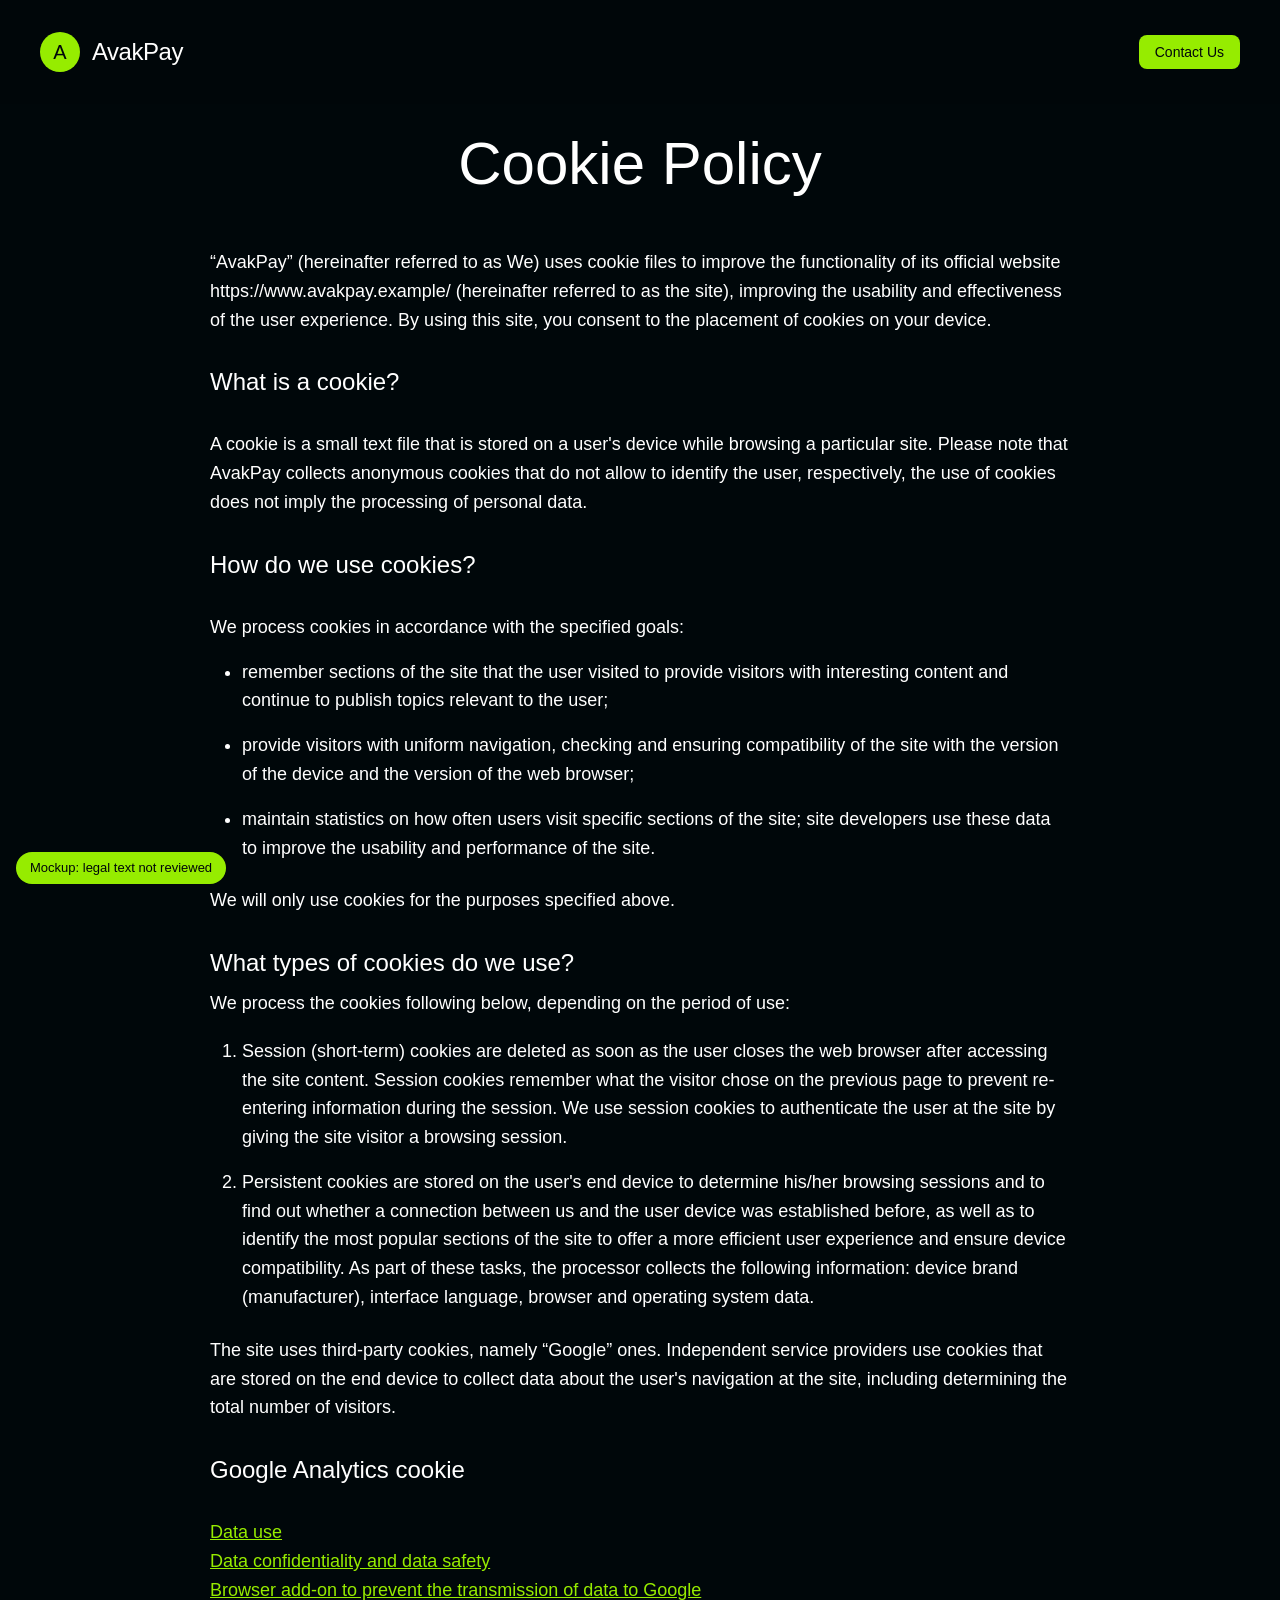
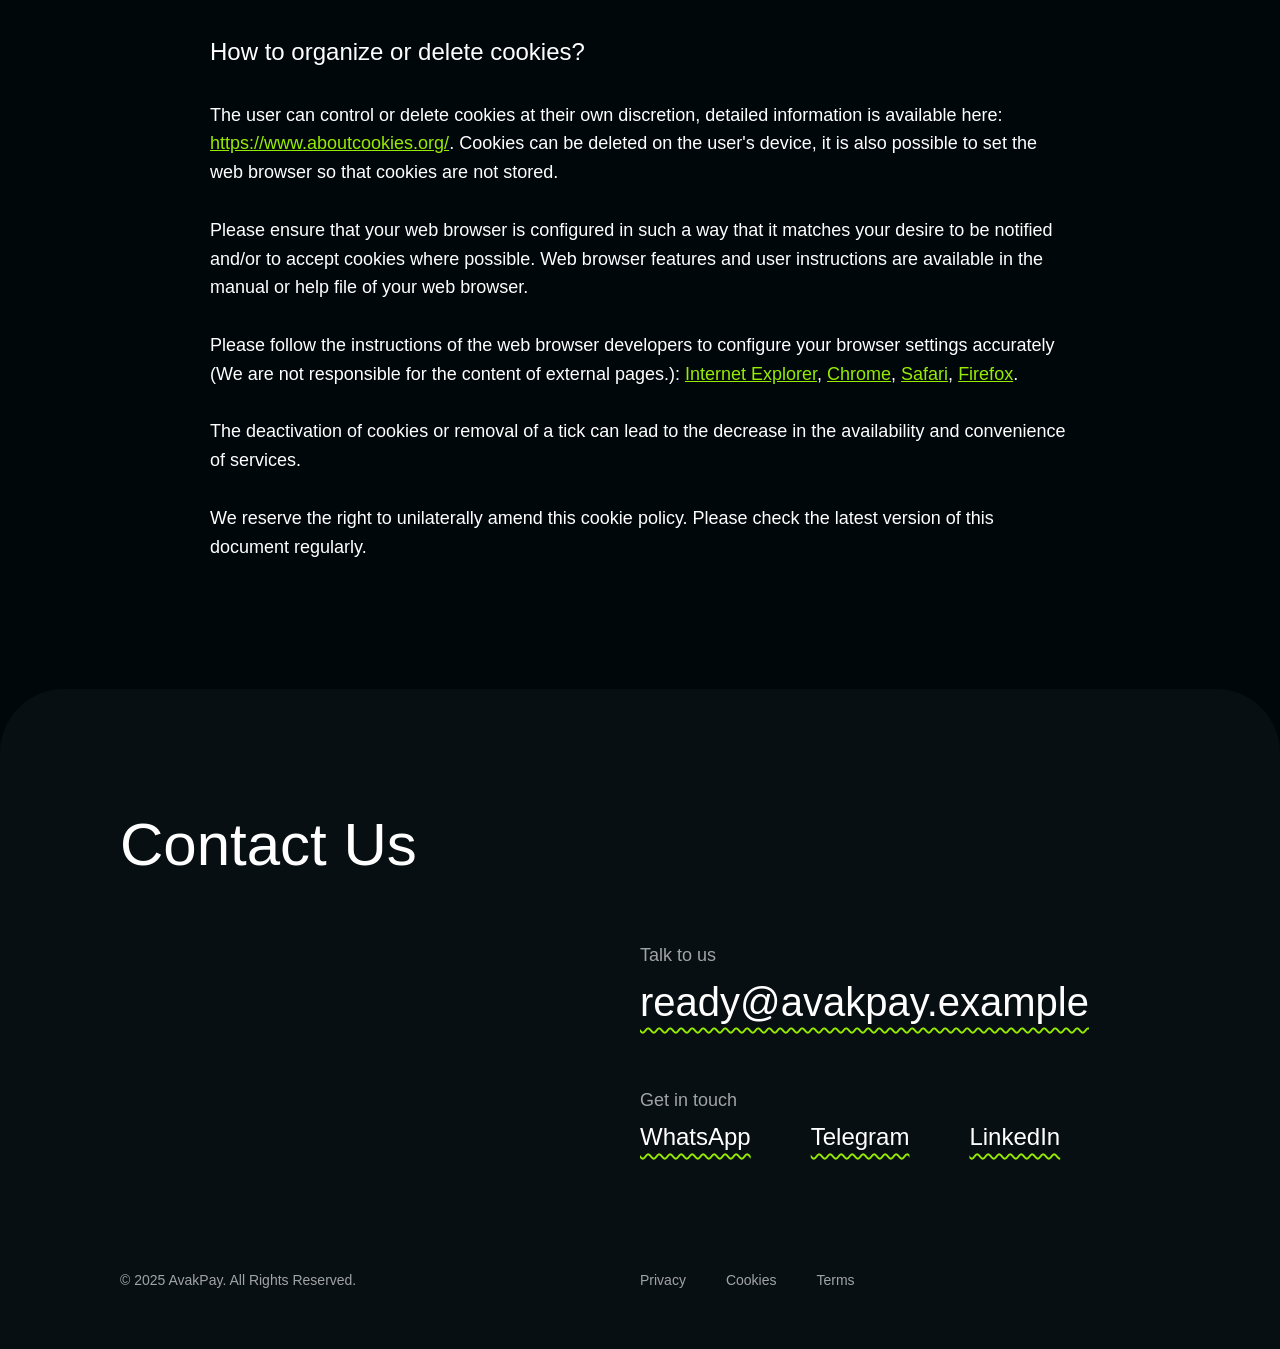
==== cookie-policy.html @ 6a38de99 "chore: preview build 2026-10-29 Co-Authored-By: Claude Opus 5.5 <noreply@anthropic.com>" ====
<!DOCTYPE html><!-- Last Published: Wed Nov 19 2025 07:54:40 GMT+0000 (Coordinated Universal Time) --><html data-wf-domain="getmach.webflow.io" data-wf-page="691c6dd263805ce0bf4dafd3" data-wf-site="68ca823867ef60d728e6e828" lang="en"><head><meta charset="utf-8"/><meta content="noindex" name="robots"/><link href="https://cdn.prod.website-files.com" rel="preconnect" crossorigin="anonymous"/><title>Cookie Policy · AvakPay</title><meta content="AvakPay cookie policy." name="description"/><meta content="Cookie Policy · AvakPay" property="og:title"/><meta content="AvakPay cookie policy." property="og:description"/><meta content="Cookie Policy · AvakPay" name="twitter:title"/><meta content="AvakPay cookie policy." name="twitter:description"/><meta property="og:type" content="website"/><meta content="summary_large_image" name="twitter:card"/><meta content="width=device-width, initial-scale=1" name="viewport"/><link href="css/getmach.shared.7ab2ff2d6.min.css" rel="stylesheet" type="text/css"/><link href="css/additions.css" rel="stylesheet" type="text/css"/><style>html.w-mod-js:not(.w-mod-ix3) :is(.home-header_imgs-wrap, .flexible_heading, .home-header_text, .home-header_img-wrap, .step.is-1, .step.is-2) {visibility: hidden !important;}</style><script type="text/javascript">!function(o,c){var n=c.documentElement,t=" w-mod-";n.className+=t+"js",("ontouchstart"in o||o.DocumentTouch&&c instanceof DocumentTouch)&&(n.className+=t+"touch")}(window,document);</script><link href="img/favicon.svg" rel="shortcut icon" type="image/x-icon"/><link href="img/favicon.svg" rel="apple-touch-icon"/><script src="js/finsweetcomponentsconfig-1.0.0.js" type="module" async="" siteId="68ca823867ef60d728e6e828" finsweet="components"></script></head><body data-w-id="68ca823967ef60d728e6e879"><div class="ap-mockup-banner">Mockup: legal text not reviewed</div><div class="header"><a aria-label="Back to home button" href="index.html" class="brand w-inline-block"><span class="ap-mark" aria-hidden="true">A</span><span class="ap-wordmark">AvakPay</span></a><div class="header_cta_wrap"><a href="#" class="button secondary is-hidden w-inline-block"><div>Contact Us</div></a><a href="#" class="button w-inline-block"><div>Contact Us</div></a></div></div><div id="smooth-wrapper" class="main_wrapper"><div id="smooth-content" class="sections_wrapper"><section class="hero is-get-started"><div class="hero_content_wrap"><div class="w-layout-vflex hero_title_wrap"><h1 class="hero_heading">Cookie Policy</h1></div></div><div class="policy_text w-richtext"><p>“AvakPay” (hereinafter referred to as We) uses cookie files to improve the functionality of its official website https://www.avakpay.example/ (hereinafter referred to as the site), improving the usability and effectiveness of the user experience. By using this site, you consent to the placement of cookies on your device.</p><p><br/><strong>What is a cookie?</strong></p><p>‍</p><p>A cookie is a small text file that is stored on a user&#x27;s device while browsing a particular site. Please note that AvakPay<em> </em>collects anonymous cookies that do not allow to identify the user, respectively, the use of cookies does not imply the processing of personal data.<br/><br/><strong>How do we use cookies?</strong><br/><br/>We<em> </em>process cookies in accordance with the specified goals:</p><ul role="list" class="policy_list"><li>remember sections of the site that the user visited to provide visitors with interesting content and continue to publish topics relevant to the user;</li><li>provide visitors with uniform navigation, checking and ensuring compatibility of the site with the version of the device and the version of the web browser;</li><li>maintain statistics on how often users visit specific sections of the site; site developers use these data to improve the usability and performance of the site.</li></ul><p>We<em> </em>will only use cookies for the purposes specified above.</p><p>‍<br/><strong>What types of cookies do we use?</strong></p><p><strong>‍</strong>We<em> </em>process the cookies following below, depending on the period of use:</p><ol role="list" class="policy_list"><li>Session (short-term) cookies are deleted as soon as the user closes the web browser after accessing the site content. Session cookies remember what the visitor chose on the previous page to prevent re-entering information during the session. We<em> </em>use session cookies to authenticate the user at the site by giving the site visitor a browsing session.</li><li>Persistent cookies are stored on the user&#x27;s end device to determine his/her browsing sessions and to find out whether a connection between us and the user device was established before, as well as to identify the most popular sections of the site to offer a more efficient user experience and ensure device compatibility. As part of these tasks, the processor collects the following information: device brand (manufacturer), interface language, browser and operating system data.</li></ol><p>The site uses third-party cookies, namely “Google” ones. Independent service providers use cookies that are stored on the end device to collect data about the user&#x27;s navigation at the site, including determining the total number of visitors.</p><p>‍</p><p><strong>Google Analytics cookie</strong></p><p>‍</p><p>‍<a href="https://www.google.com/intl/en/policies/privacy/partners/" class="policy_link">Data use</a></p><p><a href="https://www.google.com/intl/en/policies/privacy/partners/">‍</a><a href="https://support.google.com/analytics/answer/6004245" class="policy_link">Data confidentiality and data safety</a></p><p><a href="https://support.google.com/analytics/answer/6004245">‍</a><a href="https://tools.google.com/dlpage/gaoptout?hl=" class="policy_link">Browser add-on to prevent the transmission of data to Google</a></p><p>‍</p><p><strong>How to organize or delete cookies?</strong></p><p>‍</p><p>The user can control or delete cookies at their own discretion, detailed information is available here: <a href="https://www.aboutcookies.org/" class="policy_link">https://www.aboutcookies.org/</a>. Cookies can be deleted on the user&#x27;s device, it is also possible to set the web browser so that cookies are not stored.</p><p>‍</p><p>Please ensure that your web browser is configured in such a way that it matches your desire to be notified and/or to accept cookies where possible. Web browser features and user instructions are available in the manual or help file of your web browser.</p><p>‍</p><p>Please follow the instructions of the web browser developers to configure your browser settings accurately (We are not responsible for the content of external pages.): <a href="https://support.microsoft.com/en-us/help/17442/windows-internet-explorer-delete-manage-cookies" class="policy_link">Internet Explorer</a>, <a href="https://support.google.com/chrome/answer/95647?hl=en" class="policy_link">Chrome</a>, <a href="https://support.apple.com/kb/PH21411?viewlocale=en_US&amp;locale=en_US" class="policy_link">Safari</a>, <a href="https://support.mozilla.org/en-US/kb/enable-and-disable-cookies-website-preferences" class="policy_link">Firefox</a>.</p><p>‍</p><p>The deactivation of cookies or removal of a tick can lead to the decrease in the availability and convenience of services.</p><p>‍</p><p>We reserve the right to unilaterally amend this cookie policy. Please check the latest version of this document regularly.</p></div></section><section class="footer"><div id="contact-us" class="footer_block"><div class="footer_wrap"><div class="text_wrap is-3"><h1 class="footer_heading">Contact Us</h1></div><div class="w-layout-vflex footer_contacts_wrap"><div class="w-layout-vflex footer_contact_wrap"><p class="text_color_secondary">Talk to us</p><a href="mailto:ready@avakpay.example" class="footer_contact-link is-email w-inline-block"><div>ready@avakpay.example</div></a></div><div class="w-layout-vflex footer_contact_wrap"><p class="text_color_secondary">Get in touch</p><div class="w-layout-hflex footer_contact_links"><a href="#" class="footer_contact-link w-inline-block"><div>WhatsApp</div></a><a href="#" class="footer_contact-link w-inline-block"><div>Telegram</div></a><a href="#" class="footer_contact-link w-inline-block"><div>LinkedIn</div></a></div></div></div></div><div class="footer_copy"><div class="copy_text text_color_secondary">© 2025 AvakPay. All Rights Reserved.</div><div class="footer_legal_inks"><a href="privacy-policy.html" target="_blank" class="copy_link w-inline-block"><div>Privacy</div></a><a href="cookie-policy.html" target="_blank" aria-current="page" class="copy_link w-inline-block w--current"><div>Cookies</div></a><a href="terms-and-conditions.html" target="_blank" class="copy_link w-inline-block"><div>Terms</div></a></div></div></div></section></div></div><script src="js/jquery-3.5.1.min.dc5e7f18c8.js" type="text/javascript" integrity="sha256-9/aliU8dGd2tb6OSsuzixeV4y/faTqgFtohetphbbj0=" crossorigin="anonymous"></script><script src="js/getmach.schunk.778b1a6248836936.js" type="text/javascript"></script><script src="js/getmach.schunk.e271df2ac53e6129.js" type="text/javascript"></script><script src="js/getmach.schunk.d186e0e23aa92158.js" type="text/javascript"></script><script src="js/getmach.5f59aaf0.591a9d67e9edd128.js" type="text/javascript"></script><script src="js/gsap.min.js" type="text/javascript"></script><script src="js/ScrollTrigger.min.js" type="text/javascript"></script><script src="js/ScrollSmoother.min.js" type="text/javascript"></script><script src="js/SplitText.min.js" type="text/javascript"></script><script type="text/javascript">gsap.registerPlugin(ScrollTrigger,ScrollSmoother,SplitText);</script></body></html>
---- css/getmach.shared.7ab2ff2d6.min.css ----
html{-webkit-text-size-adjust:100%;-ms-text-size-adjust:100%;font-family:sans-serif}body{margin:0}article,aside,details,figcaption,figure,footer,header,hgroup,main,menu,nav,section,summary{display:block}audio,canvas,progress,video{vertical-align:baseline;display:inline-block}audio:not([controls]){height:0;display:none}[hidden],template{display:none}a{background-color:#0000}a:active,a:hover{outline:0}abbr[title]{border-bottom:1px dotted}b,strong{font-weight:700}dfn{font-style:italic}h1{margin:.67em 0;font-size:2em}mark{color:#000;background:#ff0}small{font-size:80%}sub,sup{vertical-align:baseline;font-size:75%;line-height:0;position:relative}sup{top:-.5em}sub{bottom:-.25em}img{border:0}svg:not(:root){overflow:hidden}hr{box-sizing:content-box;height:0}pre{overflow:auto}code,kbd,pre,samp{font-family:monospace;font-size:1em}button,input,optgroup,select,textarea{color:inherit;font:inherit;margin:0}button{overflow:visible}button,select{text-transform:none}button,html input[type=button],input[type=reset]{-webkit-appearance:button;cursor:pointer}button[disabled],html input[disabled]{cursor:default}button::-moz-focus-inner,input::-moz-focus-inner{border:0;padding:0}input{line-height:normal}input[type=checkbox],input[type=radio]{box-sizing:border-box;padding:0}input[type=number]::-webkit-inner-spin-button,input[type=number]::-webkit-outer-spin-button{height:auto}input[type=search]{-webkit-appearance:none}input[type=search]::-webkit-search-cancel-button,input[type=search]::-webkit-search-decoration{-webkit-appearance:none}legend{border:0;padding:0}textarea{overflow:auto}optgroup{font-weight:700}table{border-collapse:collapse;border-spacing:0}td,th{padding:0}@font-face{font-family:webflow-icons;src:url([data-uri])format("truetype");font-weight:400;font-style:normal}[class^=w-icon-],[class*=\ w-icon-]{speak:none;font-variant:normal;text-transform:none;-webkit-font-smoothing:antialiased;-moz-osx-font-smoothing:grayscale;font-style:normal;font-weight:400;line-height:1;font-family:webflow-icons!important}.w-icon-slider-right:before{content:""}.w-icon-slider-left:before{content:""}.w-icon-nav-menu:before{content:""}.w-icon-arrow-down:before,.w-icon-dropdown-toggle:before{content:""}.w-icon-file-upload-remove:before{content:""}.w-icon-file-upload-icon:before{content:""}*{box-sizing:border-box}html{height:100%}body{color:#333;background-color:#fff;min-height:100%;margin:0;font-family:Arial,sans-serif;font-size:14px;line-height:20px}img{vertical-align:middle;max-width:100%;display:inline-block}html.w-mod-touch *{background-attachment:scroll!important}.w-block{display:block}.w-inline-block{max-width:100%;display:inline-block}.w-clearfix:before,.w-clearfix:after{content:" ";grid-area:1/1/2/2;display:table}.w-clearfix:after{clear:both}.w-hidden{display:none}.w-button{color:#fff;line-height:inherit;cursor:pointer;background-color:#3898ec;border:0;border-radius:0;padding:9px 15px;text-decoration:none;display:inline-block}input.w-button{-webkit-appearance:button}html[data-w-dynpage] [data-w-cloak]{color:#0000!important}.w-code-block{margin:unset}pre.w-code-block code{all:inherit}.w-optimization{display:contents}.w-webflow-badge,.w-webflow-badge>img{box-sizing:unset;width:unset;height:unset;max-height:unset;max-width:unset;min-height:unset;min-width:unset;margin:unset;padding:unset;float:unset;clear:unset;border:unset;border-radius:unset;background:unset;background-image:unset;background-position:unset;background-size:unset;background-repeat:unset;background-origin:unset;background-clip:unset;background-attachment:unset;background-color:unset;box-shadow:unset;transform:unset;direction:unset;font-family:unset;font-weight:unset;color:unset;font-size:unset;line-height:unset;font-style:unset;font-variant:unset;text-align:unset;letter-spacing:unset;-webkit-text-decoration:unset;text-decoration:unset;text-indent:unset;text-transform:unset;list-style-type:unset;text-shadow:unset;vertical-align:unset;cursor:unset;white-space:unset;word-break:unset;word-spacing:unset;word-wrap:unset;transition:unset}.w-webflow-badge{white-space:nowrap;cursor:pointer;box-shadow:0 0 0 1px #0000001a,0 1px 3px #0000001a;visibility:visible!important;opacity:1!important;z-index:2147483647!important;color:#aaadb0!important;overflow:unset!important;background-color:#fff!important;border-radius:3px!important;width:auto!important;height:auto!important;margin:0!important;padding:6px!important;font-size:12px!important;line-height:14px!important;text-decoration:none!important;display:inline-block!important;position:fixed!important;inset:auto 12px 12px auto!important;transform:none!important}.w-webflow-badge>img{position:unset;visibility:unset!important;opacity:1!important;vertical-align:middle!important;display:inline-block!important}h1,h2,h3,h4,h5,h6{margin-bottom:10px;font-weight:700}h1{margin-top:20px;font-size:38px;line-height:44px}h2{margin-top:20px;font-size:32px;line-height:36px}h3{margin-top:20px;font-size:24px;line-height:30px}h4{margin-top:10px;font-size:18px;line-height:24px}h5{margin-top:10px;font-size:14px;line-height:20px}h6{margin-top:10px;font-size:12px;line-height:18px}p{margin-top:0;margin-bottom:10px}blockquote{border-left:5px solid #e2e2e2;margin:0 0 10px;padding:10px 20px;font-size:18px;line-height:22px}figure{margin:0 0 10px}figcaption{text-align:center;margin-top:5px}ul,ol{margin-top:0;margin-bottom:10px;padding-left:40px}.w-list-unstyled{padding-left:0;list-style:none}.w-embed:before,.w-embed:after{content:" ";grid-area:1/1/2/2;display:table}.w-embed:after{clear:both}.w-video{width:100%;padding:0;position:relative}.w-video iframe,.w-video object,.w-video embed{border:none;width:100%;height:100%;position:absolute;top:0;left:0}fieldset{border:0;margin:0;padding:0}button,[type=button],[type=reset]{cursor:pointer;-webkit-appearance:button;border:0}.w-form{margin:0 0 15px}.w-form-done{text-align:center;background-color:#ddd;padding:20px;display:none}.w-form-fail{background-color:#ffdede;margin-top:10px;padding:10px;display:none}label{margin-bottom:5px;font-weight:700;display:block}.w-input,.w-select{color:#333;vertical-align:middle;background-color:#fff;border:1px solid #ccc;width:100%;height:38px;margin-bottom:10px;padding:8px 12px;font-size:14px;line-height:1.42857;display:block}.w-input::placeholder,.w-select::placeholder{color:#999}.w-input:focus,.w-select:focus{border-color:#3898ec;outline:0}.w-input[disabled],.w-select[disabled],.w-input[readonly],.w-select[readonly],fieldset[disabled] .w-input,fieldset[disabled] .w-select{cursor:not-allowed}.w-input[disabled]:not(.w-input-disabled),.w-select[disabled]:not(.w-input-disabled),.w-input[readonly],.w-select[readonly],fieldset[disabled]:not(.w-input-disabled) .w-input,fieldset[disabled]:not(.w-input-disabled) .w-select{background-color:#eee}textarea.w-input,textarea.w-select{height:auto}.w-select{background-color:#f3f3f3}.w-select[multiple]{height:auto}.w-form-label{cursor:pointer;margin-bottom:0;font-weight:400;display:inline-block}.w-radio{margin-bottom:5px;padding-left:20px;display:block}.w-radio:before,.w-radio:after{content:" ";grid-area:1/1/2/2;display:table}.w-radio:after{clear:both}.w-radio-input{float:left;margin:3px 0 0 -20px;line-height:normal}.w-file-upload{margin-bottom:10px;display:block}.w-file-upload-input{opacity:0;z-index:-100;width:.1px;height:.1px;position:absolute;overflow:hidden}.w-file-upload-default,.w-file-upload-uploading,.w-file-upload-success{color:#333;display:inline-block}.w-file-upload-error{margin-top:10px;display:block}.w-file-upload-default.w-hidden,.w-file-upload-uploading.w-hidden,.w-file-upload-error.w-hidden,.w-file-upload-success.w-hidden{display:none}.w-file-upload-uploading-btn{cursor:pointer;background-color:#fafafa;border:1px solid #ccc;margin:0;padding:8px 12px;font-size:14px;font-weight:400;display:flex}.w-file-upload-file{background-color:#fafafa;border:1px solid #ccc;flex-grow:1;justify-content:space-between;margin:0;padding:8px 9px 8px 11px;display:flex}.w-file-upload-file-name{font-size:14px;font-weight:400;display:block}.w-file-remove-link{cursor:pointer;width:auto;height:auto;margin-top:3px;margin-left:10px;padding:3px;display:block}.w-icon-file-upload-remove{margin:auto;font-size:10px}.w-file-upload-error-msg{color:#ea384c;padding:2px 0;display:inline-block}.w-file-upload-info{padding:0 12px;line-height:38px;display:inline-block}.w-file-upload-label{cursor:pointer;background-color:#fafafa;border:1px solid #ccc;margin:0;padding:8px 12px;font-size:14px;font-weight:400;display:inline-block}.w-icon-file-upload-icon,.w-icon-file-upload-uploading{width:20px;margin-right:8px;display:inline-block}.w-icon-file-upload-uploading{height:20px}.w-container{max-width:940px;margin-left:auto;margin-right:auto}.w-container:before,.w-container:after{content:" ";grid-area:1/1/2/2;display:table}.w-container:after{clear:both}.w-container .w-row{margin-left:-10px;margin-right:-10px}.w-row:before,.w-row:after{content:" ";grid-area:1/1/2/2;display:table}.w-row:after{clear:both}.w-row .w-row{margin-left:0;margin-right:0}.w-col{float:left;width:100%;min-height:1px;padding-left:10px;padding-right:10px;position:relative}.w-col .w-col{padding-left:0;padding-right:0}.w-col-1{width:8.33333%}.w-col-2{width:16.6667%}.w-col-3{width:25%}.w-col-4{width:33.3333%}.w-col-5{width:41.6667%}.w-col-6{width:50%}.w-col-7{width:58.3333%}.w-col-8{width:66.6667%}.w-col-9{width:75%}.w-col-10{width:83.3333%}.w-col-11{width:91.6667%}.w-col-12{width:100%}.w-hidden-main{display:none!important}@media screen and (max-width:991px){.w-container{max-width:728px}.w-hidden-main{display:inherit!important}.w-hidden-medium{display:none!important}.w-col-medium-1{width:8.33333%}.w-col-medium-2{width:16.6667%}.w-col-medium-3{width:25%}.w-col-medium-4{width:33.3333%}.w-col-medium-5{width:41.6667%}.w-col-medium-6{width:50%}.w-col-medium-7{width:58.3333%}.w-col-medium-8{width:66.6667%}.w-col-medium-9{width:75%}.w-col-medium-10{width:83.3333%}.w-col-medium-11{width:91.6667%}.w-col-medium-12{width:100%}.w-col-stack{width:100%;left:auto;right:auto}}@media screen and (max-width:767px){.w-hidden-main,.w-hidden-medium{display:inherit!important}.w-hidden-small{display:none!important}.w-row,.w-container .w-row{margin-left:0;margin-right:0}.w-col{width:100%;left:auto;right:auto}.w-col-small-1{width:8.33333%}.w-col-small-2{width:16.6667%}.w-col-small-3{width:25%}.w-col-small-4{width:33.3333%}.w-col-small-5{width:41.6667%}.w-col-small-6{width:50%}.w-col-small-7{width:58.3333%}.w-col-small-8{width:66.6667%}.w-col-small-9{width:75%}.w-col-small-10{width:83.3333%}.w-col-small-11{width:91.6667%}.w-col-small-12{width:100%}}@media screen and (max-width:479px){.w-container{max-width:none}.w-hidden-main,.w-hidden-medium,.w-hidden-small{display:inherit!important}.w-hidden-tiny{display:none!important}.w-col{width:100%}.w-col-tiny-1{width:8.33333%}.w-col-tiny-2{width:16.6667%}.w-col-tiny-3{width:25%}.w-col-tiny-4{width:33.3333%}.w-col-tiny-5{width:41.6667%}.w-col-tiny-6{width:50%}.w-col-tiny-7{width:58.3333%}.w-col-tiny-8{width:66.6667%}.w-col-tiny-9{width:75%}.w-col-tiny-10{width:83.3333%}.w-col-tiny-11{width:91.6667%}.w-col-tiny-12{width:100%}}.w-widget{position:relative}.w-widget-map{width:100%;height:400px}.w-widget-map label{width:auto;display:inline}.w-widget-map img{max-width:inherit}.w-widget-map .gm-style-iw{text-align:center}.w-widget-map .gm-style-iw>button{display:none!important}.w-widget-twitter{overflow:hidden}.w-widget-twitter-count-shim{vertical-align:top;text-align:center;background:#fff;border:1px solid #758696;border-radius:3px;width:28px;height:20px;display:inline-block;position:relative}.w-widget-twitter-count-shim *{pointer-events:none;-webkit-user-select:none;user-select:none}.w-widget-twitter-count-shim .w-widget-twitter-count-inner{text-align:center;color:#999;font-family:serif;font-size:15px;line-height:12px;position:relative}.w-widget-twitter-count-shim .w-widget-twitter-count-clear{display:block;position:relative}.w-widget-twitter-count-shim.w--large{width:36px;height:28px}.w-widget-twitter-count-shim.w--large .w-widget-twitter-count-inner{font-size:18px;line-height:18px}.w-widget-twitter-count-shim:not(.w--vertical){margin-left:5px;margin-right:8px}.w-widget-twitter-count-shim:not(.w--vertical).w--large{margin-left:6px}.w-widget-twitter-count-shim:not(.w--vertical):before,.w-widget-twitter-count-shim:not(.w--vertical):after{content:" ";pointer-events:none;border:solid #0000;width:0;height:0;position:absolute;top:50%;left:0}.w-widget-twitter-count-shim:not(.w--vertical):before{border-width:4px;border-color:#75869600 #5d6c7b #75869600 #75869600;margin-top:-4px;margin-left:-9px}.w-widget-twitter-count-shim:not(.w--vertical).w--large:before{border-width:5px;margin-top:-5px;margin-left:-10px}.w-widget-twitter-count-shim:not(.w--vertical):after{border-width:4px;border-color:#fff0 #fff #fff0 #fff0;margin-top:-4px;margin-left:-8px}.w-widget-twitter-count-shim:not(.w--vertical).w--large:after{border-width:5px;margin-top:-5px;margin-left:-9px}.w-widget-twitter-count-shim.w--vertical{width:61px;height:33px;margin-bottom:8px}.w-widget-twitter-count-shim.w--vertical:before,.w-widget-twitter-count-shim.w--vertical:after{content:" ";pointer-events:none;border:solid #0000;width:0;height:0;position:absolute;top:100%;left:50%}.w-widget-twitter-count-shim.w--vertical:before{border-width:5px;border-color:#5d6c7b #75869600 #75869600;margin-left:-5px}.w-widget-twitter-count-shim.w--vertical:after{border-width:4px;border-color:#fff #fff0 #fff0;margin-left:-4px}.w-widget-twitter-count-shim.w--vertical .w-widget-twitter-count-inner{font-size:18px;line-height:22px}.w-widget-twitter-count-shim.w--vertical.w--large{width:76px}.w-background-video{color:#fff;height:500px;position:relative;overflow:hidden}.w-background-video>video{object-fit:cover;z-index:-100;background-position:50%;background-size:cover;width:100%;height:100%;margin:auto;position:absolute;inset:-100%}.w-background-video>video::-webkit-media-controls-start-playback-button{-webkit-appearance:none;display:none!important}.w-background-video--control{background-color:#0000;padding:0;position:absolute;bottom:1em;right:1em}.w-background-video--control>[hidden]{display:none!important}.w-slider{text-align:center;clear:both;-webkit-tap-highlight-color:#0000;tap-highlight-color:#0000;background:#ddd;height:300px;position:relative}.w-slider-mask{z-index:1;white-space:nowrap;height:100%;display:block;position:relative;left:0;right:0;overflow:hidden}.w-slide{vertical-align:top;white-space:normal;text-align:left;width:100%;height:100%;display:inline-block;position:relative}.w-slider-nav{z-index:2;text-align:center;-webkit-tap-highlight-color:#0000;tap-highlight-color:#0000;height:40px;margin:auto;padding-top:10px;position:absolute;inset:auto 0 0}.w-slider-nav.w-round>div{border-radius:100%}.w-slider-nav.w-num>div{font-size:inherit;line-height:inherit;width:auto;height:auto;padding:.2em .5em}.w-slider-nav.w-shadow>div{box-shadow:0 0 3px #3336}.w-slider-nav-invert{color:#fff}.w-slider-nav-invert>div{background-color:#2226}.w-slider-nav-invert>div.w-active{background-color:#222}.w-slider-dot{cursor:pointer;background-color:#fff6;width:1em;height:1em;margin:0 3px .5em;transition:background-color .1s,color .1s;display:inline-block;position:relative}.w-slider-dot.w-active{background-color:#fff}.w-slider-dot:focus{outline:none;box-shadow:0 0 0 2px #fff}.w-slider-dot:focus.w-active{box-shadow:none}.w-slider-arrow-left,.w-slider-arrow-right{cursor:pointer;color:#fff;-webkit-tap-highlight-color:#0000;tap-highlight-color:#0000;-webkit-user-select:none;user-select:none;width:80px;margin:auto;font-size:40px;position:absolute;inset:0;overflow:hidden}.w-slider-arrow-left [class^=w-icon-],.w-slider-arrow-right [class^=w-icon-],.w-slider-arrow-left [class*=\ w-icon-],.w-slider-arrow-right [class*=\ w-icon-]{position:absolute}.w-slider-arrow-left:focus,.w-slider-arrow-right:focus{outline:0}.w-slider-arrow-left{z-index:3;right:auto}.w-slider-arrow-right{z-index:4;left:auto}.w-icon-slider-left,.w-icon-slider-right{width:1em;height:1em;margin:auto;inset:0}.w-slider-aria-label{clip:rect(0 0 0 0);border:0;width:1px;height:1px;margin:-1px;padding:0;position:absolute;overflow:hidden}.w-slider-force-show{display:block!important}.w-dropdown{text-align:left;z-index:900;margin-left:auto;margin-right:auto;display:inline-block;position:relative}.w-dropdown-btn,.w-dropdown-toggle,.w-dropdown-link{vertical-align:top;color:#222;text-align:left;white-space:nowrap;margin-left:auto;margin-right:auto;padding:20px;text-decoration:none;position:relative}.w-dropdown-toggle{-webkit-user-select:none;user-select:none;cursor:pointer;padding-right:40px;display:inline-block}.w-dropdown-toggle:focus{outline:0}.w-icon-dropdown-toggle{width:1em;height:1em;margin:auto 20px auto auto;position:absolute;top:0;bottom:0;right:0}.w-dropdown-list{background:#ddd;min-width:100%;display:none;position:absolute}.w-dropdown-list.w--open{display:block}.w-dropdown-link{color:#222;padding:10px 20px;display:block}.w-dropdown-link.w--current{color:#0082f3}.w-dropdown-link:focus{outline:0}@media screen and (max-width:767px){.w-nav-brand{padding-left:10px}}.w-lightbox-backdrop{cursor:auto;letter-spacing:normal;text-indent:0;text-shadow:none;text-transform:none;visibility:visible;white-space:normal;word-break:normal;word-spacing:normal;word-wrap:normal;color:#fff;text-align:center;z-index:2000;opacity:0;-webkit-user-select:none;-moz-user-select:none;-webkit-tap-highlight-color:transparent;background:#000000e6;outline:0;font-family:Helvetica Neue,Helvetica,Ubuntu,Segoe UI,Verdana,sans-serif;font-size:17px;font-style:normal;font-weight:300;line-height:1.2;list-style:disc;position:fixed;inset:0;-webkit-transform:translate(0)}.w-lightbox-backdrop,.w-lightbox-container{-webkit-overflow-scrolling:touch;height:100%;overflow:auto}.w-lightbox-content{height:100vh;position:relative;overflow:hidden}.w-lightbox-view{opacity:0;width:100vw;height:100vh;position:absolute}.w-lightbox-view:before{content:"";height:100vh}.w-lightbox-group,.w-lightbox-group .w-lightbox-view,.w-lightbox-group .w-lightbox-view:before{height:86vh}.w-lightbox-frame,.w-lightbox-view:before{vertical-align:middle;display:inline-block}.w-lightbox-figure{margin:0;position:relative}.w-lightbox-group .w-lightbox-figure{cursor:pointer}.w-lightbox-img{width:auto;max-width:none;height:auto}.w-lightbox-image{float:none;max-width:100vw;max-height:100vh;display:block}.w-lightbox-group .w-lightbox-image{max-height:86vh}.w-lightbox-caption{text-align:left;text-overflow:ellipsis;white-space:nowrap;background:#0006;padding:.5em 1em;position:absolute;bottom:0;left:0;right:0;overflow:hidden}.w-lightbox-embed{width:100%;height:100%;position:absolute;inset:0}.w-lightbox-control{cursor:pointer;background-position:50%;background-repeat:no-repeat;background-size:24px;width:4em;transition:all .3s;position:absolute;top:0}.w-lightbox-left{background-image:url([data-uri]);display:none;bottom:0;left:0}.w-lightbox-right{background-image:url([data-uri]);display:none;bottom:0;right:0}.w-lightbox-close{background-image:url([data-uri]);background-size:18px;height:2.6em;right:0}.w-lightbox-strip{white-space:nowrap;padding:0 1vh;line-height:0;position:absolute;bottom:0;left:0;right:0;overflow:auto hidden}.w-lightbox-item{box-sizing:content-box;cursor:pointer;width:10vh;padding:2vh 1vh;display:inline-block;-webkit-transform:translate(0,0)}.w-lightbox-active{opacity:.3}.w-lightbox-thumbnail{background:#222;height:10vh;position:relative;overflow:hidden}.w-lightbox-thumbnail-image{position:absolute;top:0;left:0}.w-lightbox-thumbnail .w-lightbox-tall{width:100%;top:50%;transform:translateY(-50%)}.w-lightbox-thumbnail .w-lightbox-wide{height:100%;left:50%;transform:translate(-50%)}.w-lightbox-spinner{box-sizing:border-box;border:5px solid #0006;border-radius:50%;width:40px;height:40px;margin-top:-20px;margin-left:-20px;animation:.8s linear infinite spin;position:absolute;top:50%;left:50%}.w-lightbox-spinner:after{content:"";border:3px solid #0000;border-bottom-color:#fff;border-radius:50%;position:absolute;inset:-4px}.w-lightbox-hide{display:none}.w-lightbox-noscroll{overflow:hidden}@media (min-width:768px){.w-lightbox-content{height:96vh;margin-top:2vh}.w-lightbox-view,.w-lightbox-view:before{height:96vh}.w-lightbox-group,.w-lightbox-group .w-lightbox-view,.w-lightbox-group .w-lightbox-view:before{height:84vh}.w-lightbox-image{max-width:96vw;max-height:96vh}.w-lightbox-group .w-lightbox-image{max-width:82.3vw;max-height:84vh}.w-lightbox-left,.w-lightbox-right{opacity:.5;display:block}.w-lightbox-close{opacity:.8}.w-lightbox-control:hover{opacity:1}}.w-lightbox-inactive,.w-lightbox-inactive:hover{opacity:0}.w-richtext:before,.w-richtext:after{content:" ";grid-area:1/1/2/2;display:table}.w-richtext:after{clear:both}.w-richtext[contenteditable=true]:before,.w-richtext[contenteditable=true]:after{white-space:initial}.w-richtext ol,.w-richtext ul{overflow:hidden}.w-richtext .w-richtext-figure-selected.w-richtext-figure-type-video div:after,.w-richtext .w-richtext-figure-selected[data-rt-type=video] div:after,.w-richtext .w-richtext-figure-selected.w-richtext-figure-type-image div,.w-richtext .w-richtext-figure-selected[data-rt-type=image] div{outline:2px solid #2895f7}.w-richtext figure.w-richtext-figure-type-video>div:after,.w-richtext figure[data-rt-type=video]>div:after{content:"";display:none;position:absolute;inset:0}.w-richtext figure{max-width:60%;position:relative}.w-richtext figure>div:before{cursor:default!important}.w-richtext figure img{width:100%}.w-richtext figure figcaption.w-richtext-figcaption-placeholder{opacity:.6}.w-richtext figure div{color:#0000;font-size:0}.w-richtext figure.w-richtext-figure-type-image,.w-richtext figure[data-rt-type=image]{display:table}.w-richtext figure.w-richtext-figure-type-image>div,.w-richtext figure[data-rt-type=image]>div{display:inline-block}.w-richtext figure.w-richtext-figure-type-image>figcaption,.w-richtext figure[data-rt-type=image]>figcaption{caption-side:bottom;display:table-caption}.w-richtext figure.w-richtext-figure-type-video,.w-richtext figure[data-rt-type=video]{width:60%;height:0}.w-richtext figure.w-richtext-figure-type-video iframe,.w-richtext figure[data-rt-type=video] iframe{width:100%;height:100%;position:absolute;top:0;left:0}.w-richtext figure.w-richtext-figure-type-video>div,.w-richtext figure[data-rt-type=video]>div{width:100%}.w-richtext figure.w-richtext-align-center{clear:both;margin-left:auto;margin-right:auto}.w-richtext figure.w-richtext-align-center.w-richtext-figure-type-image>div,.w-richtext figure.w-richtext-align-center[data-rt-type=image]>div{max-width:100%}.w-richtext figure.w-richtext-align-normal{clear:both}.w-richtext figure.w-richtext-align-fullwidth{text-align:center;clear:both;width:100%;max-width:100%;margin-left:auto;margin-right:auto;display:block}.w-richtext figure.w-richtext-align-fullwidth>div{padding-bottom:inherit;display:inline-block}.w-richtext figure.w-richtext-align-fullwidth>figcaption{display:block}.w-richtext figure.w-richtext-align-floatleft{float:left;clear:none;margin-right:15px}.w-richtext figure.w-richtext-align-floatright{float:right;clear:none;margin-left:15px}.w-nav{z-index:1000;background:#ddd;position:relative}.w-nav:before,.w-nav:after{content:" ";grid-area:1/1/2/2;display:table}.w-nav:after{clear:both}.w-nav-brand{float:left;color:#333;text-decoration:none;position:relative}.w-nav-link{vertical-align:top;color:#222;text-align:left;margin-left:auto;margin-right:auto;padding:20px;text-decoration:none;display:inline-block;position:relative}.w-nav-link.w--current{color:#0082f3}.w-nav-menu{float:right;position:relative}[data-nav-menu-open]{text-align:center;background:#c8c8c8;min-width:200px;position:absolute;top:100%;left:0;right:0;overflow:visible;display:block!important}.w--nav-link-open{display:block;position:relative}.w-nav-overlay{width:100%;display:none;position:absolute;top:100%;left:0;right:0;overflow:hidden}.w-nav-overlay [data-nav-menu-open]{top:0}.w-nav[data-animation=over-left] .w-nav-overlay{width:auto}.w-nav[data-animation=over-left] .w-nav-overlay,.w-nav[data-animation=over-left] [data-nav-menu-open]{z-index:1;top:0;right:auto}.w-nav[data-animation=over-right] .w-nav-overlay{width:auto}.w-nav[data-animation=over-right] .w-nav-overlay,.w-nav[data-animation=over-right] [data-nav-menu-open]{z-index:1;top:0;left:auto}.w-nav-button{float:right;cursor:pointer;-webkit-tap-highlight-color:#0000;tap-highlight-color:#0000;-webkit-user-select:none;user-select:none;padding:18px;font-size:24px;display:none;position:relative}.w-nav-button:focus{outline:0}.w-nav-button.w--open{color:#fff;background-color:#c8c8c8}.w-nav[data-collapse=all] .w-nav-menu{display:none}.w-nav[data-collapse=all] .w-nav-button,.w--nav-dropdown-open,.w--nav-dropdown-toggle-open{display:block}.w--nav-dropdown-list-open{position:static}@media screen and (max-width:991px){.w-nav[data-collapse=medium] .w-nav-menu{display:none}.w-nav[data-collapse=medium] .w-nav-button{display:block}}@media screen and (max-width:767px){.w-nav[data-collapse=small] .w-nav-menu{display:none}.w-nav[data-collapse=small] .w-nav-button{display:block}.w-nav-brand{padding-left:10px}}@media screen and (max-width:479px){.w-nav[data-collapse=tiny] .w-nav-menu{display:none}.w-nav[data-collapse=tiny] .w-nav-button{display:block}}.w-tabs{position:relative}.w-tabs:before,.w-tabs:after{content:" ";grid-area:1/1/2/2;display:table}.w-tabs:after{clear:both}.w-tab-menu{position:relative}.w-tab-link{vertical-align:top;text-align:left;cursor:pointer;color:#222;background-color:#ddd;padding:9px 30px;text-decoration:none;display:inline-block;position:relative}.w-tab-link.w--current{background-color:#c8c8c8}.w-tab-link:focus{outline:0}.w-tab-content{display:block;position:relative;overflow:hidden}.w-tab-pane{display:none;position:relative}.w--tab-active{display:block}@media screen and (max-width:479px){.w-tab-link{display:block}}.w-ix-emptyfix:after{content:""}@keyframes spin{0%{transform:rotate(0)}to{transform:rotate(360deg)}}.w-dyn-empty{background-color:#ddd;padding:10px}.w-dyn-hide,.w-dyn-bind-empty,.w-condition-invisible{display:none!important}.wf-layout-layout{display:grid}@font-face{font-family:FK Display;src:url(https://cdn.prod.website-files.com/68ca823867ef60d728e6e828/68ca82dea530de4cf4f8c8e9_FKDisplay-RegularAlt.woff2)format("woff2");font-weight:400;font-style:normal;font-display:swap}@font-face{font-family:Geist;src:url(https://cdn.prod.website-files.com/68ca823867ef60d728e6e828/68ca82f19b360698f7a523af_Geist-Light.woff2)format("woff2");font-weight:300;font-style:normal;font-display:swap}@font-face{font-family:Geist;src:url(https://cdn.prod.website-files.com/68ca823867ef60d728e6e828/68ca8594d5b0c689673e539b_Geist-Medium.woff2)format("woff2");font-weight:500;font-style:normal;font-display:swap}:root{--black:#00070a;--base:white;--brand-green:#96ec00;--block-background:#ffffff14;--green-hover:#6dad00;--text-secondary:#ffffff9e;--separators-light:#ffffff3d}.w-layout-vflex{flex-direction:column;align-items:flex-start;display:flex}.w-layout-hflex{flex-direction:row;align-items:flex-start;display:flex}.w-form-formradioinput--inputType-custom{border:1px solid #ccc;border-radius:50%;width:12px;height:12px}.w-form-formradioinput--inputType-custom.w--redirected-focus{box-shadow:0 0 3px 1px #3898ec}.w-form-formradioinput--inputType-custom.w--redirected-checked{border-width:4px;border-color:#3898ec}.w-checkbox{margin-bottom:5px;padding-left:20px;display:block}.w-checkbox:before{content:" ";grid-area:1/1/2/2;display:table}.w-checkbox:after{content:" ";clear:both;grid-area:1/1/2/2;display:table}.w-checkbox-input{float:left;margin:4px 0 0 -20px;line-height:normal}.w-checkbox-input--inputType-custom{border:1px solid #ccc;border-radius:2px;width:12px;height:12px}.w-checkbox-input--inputType-custom.w--redirected-checked{background-color:#3898ec;background-image:url(https://d3e54v103j8qbb.cloudfront.net/static/custom-checkbox-checkmark.589d534424.svg);background-position:50%;background-repeat:no-repeat;background-size:cover;border-color:#3898ec}.w-checkbox-input--inputType-custom.w--redirected-focus{box-shadow:0 0 3px 1px #3898ec}body{background-color:var(--black);color:var(--base);font-family:FK Display,Arial,sans-serif;font-size:1rem;font-weight:400;line-height:1.2}h1{margin-top:0;margin-bottom:0;font-size:3.75rem;font-weight:400;line-height:1.2}h2{margin-top:0;margin-bottom:0;font-size:3rem;font-weight:400;line-height:1.2}h3{margin-top:0;margin-bottom:0;font-size:1.5rem;font-weight:400;line-height:1.2}p{margin-bottom:0;font-family:Geist,Arial,sans-serif;font-size:1.125rem;font-weight:300;line-height:1.6}li{margin-bottom:1rem}label{margin-bottom:0;font-family:Geist,Arial,sans-serif;font-weight:300;display:block}strong{font-size:1.5rem;font-weight:500}.hero{grid-column-gap:4.25rem;grid-row-gap:4.25rem;flex-flow:column;justify-content:center;align-items:center;width:100%;height:auto;min-height:100vh;padding:8.75rem 2.5rem;display:flex}.hero.is-get-started{grid-column-gap:3rem;grid-row-gap:3rem;justify-content:center;align-items:center;padding-top:8rem;padding-bottom:8rem}.styleguide{width:100%;height:100vh}.header{z-index:100;-webkit-backdrop-filter:blur(2.5rem);backdrop-filter:blur(2.5rem);background-color:#00070ae0;justify-content:space-between;align-items:center;width:100%;max-width:100rem;margin-left:auto;margin-right:auto;padding:2rem 2.5rem;display:flex;position:fixed;inset:0% 0% auto}.logo{color:var(--base);flex:0 auto}.brand{grid-column-gap:.75rem;grid-row-gap:.75rem;justify-content:flex-start;align-items:center;width:10.5rem;display:flex}.sign{color:var(--brand-green);flex:none;width:2.5rem;height:2.375rem}.header_cta_wrap{grid-column-gap:.75rem;grid-row-gap:.75rem;display:flex}.button{background-color:var(--brand-green);color:var(--black);border-radius:.5rem;justify-content:center;align-items:center;padding:.375rem 1rem;font-family:Geist,Arial,sans-serif;font-size:.875rem;font-weight:500;line-height:1.6;text-decoration:none;transition:background-color .25s;display:flex}.button:where(.w-variant-350358f2-0390-21d3-ddb0-9fd0e0186420){background-color:var(--block-background);color:var(--base)}.button:where(.w-variant-6324682d-6f68-ac79-cda5-c91c80e31304){border-radius:100rem;padding:.75rem 2rem;font-size:1rem;line-height:1.6}.button:where(.w-variant-be1d1e19-6b76-cb19-d383-db61dbed0408){background-color:var(--block-background);color:var(--base);border-radius:100rem;justify-content:center;align-items:center;padding:.75rem 2rem;font-size:1rem;display:flex}.button:hover{background-color:var(--green-hover)}.button:hover:where(.w-variant-350358f2-0390-21d3-ddb0-9fd0e0186420),.button:hover:where(.w-variant-be1d1e19-6b76-cb19-d383-db61dbed0408){background-color:#ffffff1f}.button.large{padding:.75rem 2rem;font-size:1rem;line-height:1.6}.button.secondary{background-color:var(--block-background);color:var(--base)}.button.secondary:hover{background-color:#ffffff1f}.button.secondary.is-hidden{display:none}.button.large{border-radius:100rem;padding:.75rem 2rem;font-size:1rem;line-height:1.6}.button.large-secondary{background-color:var(--block-background);color:var(--base);border-radius:100rem;justify-content:center;align-items:center;padding:.75rem 2rem;font-size:1rem;display:flex}.button.large-secondary:hover{background-color:#ffffff1f}.button.large-secondary.is-hidden{display:none}.button.large-2{border-radius:100rem;padding:.75rem 2rem;font-size:1rem;line-height:1.6}.button.large-secondary-2{background-color:var(--block-background);color:var(--base);border-radius:100rem;justify-content:center;align-items:center;padding:.75rem 2rem;font-size:1rem;display:flex}.button.large-secondary-2:hover{background-color:#ffffff1f}.text-block{font-size:.875rem}.hero_content_wrap{grid-column-gap:2.5rem;grid-row-gap:2.5rem;flex-flow:column;justify-content:flex-start;align-items:center;display:flex}.hero_subtitle{font-size:1.5rem}.hero_title_wrap{grid-column-gap:1.25rem;grid-row-gap:1.25rem;text-align:center;justify-content:flex-start;align-items:center}.hero_cta_wrap{grid-column-gap:.75rem;grid-row-gap:.75rem;justify-content:center;align-items:center;display:flex}.hero_img_wrap{justify-content:center;align-items:flex-start;width:100%;display:flex;position:relative}.hero_video_wrap{z-index:1;aspect-ratio:16/9;border-radius:2.5rem;flex:0 auto;width:500px;height:400px;position:relative;overflow:hidden}.hero_video{width:100%;height:100%}.hero_img-1{z-index:2;aspect-ratio:auto;width:240px;margin-top:-40px;margin-right:-40px;position:relative}.hero_img-2{z-index:2;aspect-ratio:auto;flex:0 auto;align-self:flex-end;width:232px;margin-bottom:-40px;margin-left:-40px;position:relative}.typemark{color:var(--base);flex:1}.svg{color:var(--brand-green)}.home-header_img{aspect-ratio:1;object-fit:cover;border-radius:1.25rem;max-width:none;height:13.5rem;position:absolute}.home-header_headings{justify-content:center;align-items:center;max-width:32rem;display:flex;position:relative}.home-header_imgs-wrap{aspect-ratio:1;justify-content:center;align-items:center;height:78%;min-height:50rem;display:flex;position:absolute}.button_inner{padding:1.5rem 2rem;transition:box-shadow .2s;position:relative;overflow:hidden;box-shadow:inset 0 0 7px #ffffff47}.button_inner:hover{box-shadow:inset 0 0 7px #fff9}.home-header_location{grid-column-gap:.25rem;grid-row-gap:.25rem;justify-content:flex-start;align-items:center;display:flex}.spacer-medium{width:100%;padding-top:2rem}.button_text{z-index:5;position:relative}.spacer-custom-1{width:100%;padding-top:1.25rem}.home-header_imgs-wrapper{justify-content:center;align-items:center;width:100%;height:100%;display:flex;position:absolute;inset:0%;transform:perspective(1200px)}.home-header_location-globe{width:1.5rem;height:1.5rem}.home-header_text{color:var(--base);text-align:center;max-width:25.625rem;font-size:1.125rem;font-weight:300}.home-header_img-wrap{object-fit:cover;justify-content:center;align-items:center;max-width:none;display:flex;position:absolute}.home-header_img-wrap._4{bottom:15%;right:15%}.home-header_img-wrap._8{top:15%;left:15%}.home-header_img-wrap._2{top:15%;right:15%}.home-header_img-wrap._6{bottom:15%;left:15%}.home-header_img-wrap._1{aspect-ratio:1;top:0}.home-header_img-wrap._5{bottom:0%}.home-header_img-wrap._7{left:0%}.home-header_img-wrap._3{right:0}.home-header_label{font-size:1rem;font-weight:500}.padding-global{padding-left:2.5rem;padding-right:2.5rem}.button_gradient{z-index:1;opacity:0;pointer-events:none;border-radius:12px;position:absolute;inset:0%}.button_gradient-ball{filter:blur(20px);mix-blend-mode:overlay;border-radius:50%;width:50%;height:50%}.button_gradient-ball.ball-2{background-image:linear-gradient(78deg,#a600ff,#2bff00);position:absolute;bottom:0;left:50%}.button_gradient-ball.ball-1{background-color:#fd3846;background-image:linear-gradient(90deg,#fd3846,#ffd000);position:absolute;bottom:0}.button_gradient-glow{opacity:0;pointer-events:none;position:absolute;inset:0%}.button-2{color:#fff;background-color:#000;border-radius:1.5rem;font-size:1rem;font-weight:500;display:block;position:relative;overflow:clip}.button-2:active{transform:translateY(2px);box-shadow:0 4px 4px #0000004d}.home-header_labels{justify-content:space-between;align-items:center;display:flex}.flexible_for_any_business{flex-flow:column;justify-content:center;align-items:stretch;height:100vh;display:flex;position:relative}.home-header_labels-wrap{z-index:3;width:100%;position:absolute;inset:auto 0% 2rem}.home-header_component{z-index:10;text-align:center;flex-flow:column;justify-content:center;align-items:center;display:flex;position:relative}.home-header_heading{text-align:center;font-size:4.5rem;font-weight:500;line-height:100%}.home-header_heading._3,.home-header_heading._2{display:none;position:absolute}.padding-section-xxlarge{padding-top:13rem}.how-it-works{margin-bottom:7.5rem;position:relative}.steps_wrap{flex-flow:column;width:100%;max-width:100rem;margin-left:auto;margin-right:auto;display:flex;position:relative;overflow:clip}.step{grid-column-gap:7.5rem;grid-row-gap:7.5rem;background-color:#080f12;border-radius:4rem;flex:none;justify-content:center;align-items:center;margin-top:0;margin-bottom:0;padding:6.25rem 7.5rem;display:flex;position:sticky;top:6.375rem}.step.is-1{z-index:1;margin-bottom:3.75rem;overflow:clip}.step.is-2{z-index:2;margin-bottom:3.75rem;overflow:clip}.step.is-3{z-index:3;margin-top:6.375rem;overflow:clip}.step_content{grid-column-gap:6.25rem;grid-row-gap:6.25rem;flex-flow:column;flex:0 auto;justify-content:flex-start;align-items:flex-start;display:flex}.step_visual{flex:0 auto;justify-content:center;align-items:center;display:flex}.step_number{grid-column-gap:.75rem;grid-row-gap:.75rem;justify-content:flex-start;align-items:center;display:flex}.num_active{background-color:var(--brand-green);border-radius:.5rem;justify-content:center;align-items:center;width:2rem;height:2rem;display:flex}.num_text{color:var(--black);font-family:Geist,Arial,sans-serif;font-size:1.125rem;font-weight:500}.step_text{color:var(--brand-green);font-family:Geist,Arial,sans-serif;font-size:1.125rem;font-weight:500}.step_title_subtitle{grid-column-gap:1.25rem;grid-row-gap:1.25rem;flex-flow:column;flex:1;max-width:22.5rem;display:flex}.step_title_subtitle.is-2{max-width:28rem}.step_visual_wrap{aspect-ratio:1;border-radius:2.5rem;justify-content:center;align-items:center;width:31.25rem;display:flex;overflow:hidden}.step_packshot{flex:0 auto;position:absolute}.num_line{background-color:var(--block-background);border-radius:.5rem;width:.25rem;height:1.5rem}.num_wrap{grid-column-gap:.25rem;grid-row-gap:.25rem;flex-flow:row;justify-content:flex-start;align-items:center}.step_3_visual{border-radius:2rem;justify-content:center;align-items:center;width:43.75rem;display:flex;overflow:hidden}.last_step{z-index:1;grid-column-gap:7.5rem;grid-row-gap:7.5rem;background-color:#080f12;border-radius:4rem;flex:none;justify-content:center;align-items:center;height:60vh;padding:7.5rem;display:flex}.spacer-custom-2{width:100%;padding-top:2.5rem}.number_wrap{flex-flow:column;justify-content:center;align-items:center;padding-top:7.5rem;padding-bottom:7.5rem;display:flex}.big_number{color:var(--brand-green);font-size:7.5rem}.big_number.is-green{color:var(--brand-green)}.flex-block-2{text-align:center;justify-content:flex-start;align-items:center;width:42rem}.sign_page{color:var(--brand-green);flex:none;width:2.5rem;height:2.375rem;margin-top:1.5rem}.text_block_wrap{z-index:10;text-align:center;flex-flow:column;justify-content:center;align-items:center;display:flex;position:relative}.block_wrap{grid-column-gap:1.5rem;grid-row-gap:1.5rem;background-color:#080f12;border-radius:4rem;flex-flow:column;flex:none;justify-content:center;align-items:center;max-width:100rem;margin:0 auto;padding:3.75rem 7.5rem 7.5rem;display:flex;position:relative;overflow:hidden}.block_wrap.is-1,.block_wrap.is-2{margin-bottom:3.75rem;overflow:clip}.block_wrap.is-3{margin-top:6.375rem;overflow:clip}.img_list_wrap{grid-column-gap:3.75rem;grid-row-gap:3.75rem;justify-content:center;align-items:flex-start;width:100%;display:flex}.text_block_wrap-2{z-index:10;text-align:center;flex-flow:column;justify-content:center;align-items:center;max-width:42rem;display:flex;position:relative}.home-header_text-copy{color:var(--base);text-align:center;max-width:25.625rem;font-size:1.125rem;font-weight:300}.text_wrap{text-align:center;flex-flow:column;justify-content:flex-start;align-items:center;max-width:50rem;display:flex}.text_wrap.is-2{max-width:36rem}.text_wrap.is-3{text-align:left;justify-content:flex-start;align-items:flex-start}.single_link{position:relative}.sticky_block{grid-column-gap:3.75rem;grid-row-gap:3.75rem;flex-flow:row;flex:none;justify-content:space-between;align-items:flex-start;max-width:100rem;margin-left:auto;margin-right:auto;padding:7.5rem 2.5rem;display:flex;position:relative;overflow:clip}.sticky_block.is-1,.sticky_block.is-2{margin-bottom:3.75rem;overflow:clip}.sticky_block.is-3{margin-top:6.375rem;overflow:clip}.sticky_header{flex:none;justify-content:flex-start;align-self:stretch;align-items:flex-start;width:28rem;display:flex;position:relative}.sticky_content{grid-column-gap:5rem;grid-row-gap:5rem;flex-flow:column;flex:0 auto;display:flex}.img_wrap{width:50%}.benefit_item{grid-column-gap:3.5rem;grid-row-gap:3.5rem;flex-flow:row;justify-content:flex-start;align-items:center;display:flex}.text_color_secondary{color:var(--text-secondary)}.customers_voice{height:auto;position:relative}.reviews_block{grid-column-gap:5rem;grid-row-gap:5rem;background-color:#080f12;border-radius:4rem;flex-flow:column;flex:none;justify-content:flex-start;align-items:center;max-width:100rem;margin:0 auto;padding:7.5rem;display:flex;position:relative;overflow:clip}.reviews_block.is-1,.reviews_block.is-2{margin-bottom:3.75rem;overflow:clip}.reviews_block.is-3{margin-top:6.375rem;overflow:clip}.reviews_wrap{grid-column-gap:3.75rem;grid-row-gap:3.75rem;justify-content:space-between;align-items:flex-start;width:100%;display:flex}.review_item{grid-column-gap:2.5rem;grid-row-gap:2.5rem;flex-flow:column;flex:1;justify-content:flex-start;align-items:center;display:flex}.review_visual{aspect-ratio:16/9;background-color:var(--block-background);border-radius:1rem;width:100%;position:relative}.review_visual.is-2{aspect-ratio:3/2;background-image:linear-gradient(#0006,#0006),url(https://cdn.prod.website-files.com/68ca823867ef60d728e6e828/690220a8c89b6f3ef46325df_getmach_review_photo-3.avif);background-position:0 0,50%;background-size:auto,cover;width:650px}.review_visual.is-1{aspect-ratio:16/9.5;background-image:linear-gradient(#0000004d,#0000004d),url(https://cdn.prod.website-files.com/68ca823867ef60d728e6e828/69021ef28390a8cc271cf0e9_getmach_review_photo-1.avif);background-position:0 0,50% 0;background-size:auto,cover}.quote_text{font-size:1.5rem}.quaote_sign{font-size:7.5rem}.quaote_sign.is-green,.quaote_sign.is-1,.quaote_sign.is-2{color:var(--brand-green);font-size:10rem;position:absolute;top:-3.5rem;left:1.5rem}.faq{height:auto;position:relative}.faq_block{grid-column-gap:5rem;grid-row-gap:5rem;flex-flow:column;flex:none;justify-content:flex-start;align-items:flex-start;max-width:100rem;margin:0 auto;padding:7.5rem;display:flex;position:relative;overflow:clip}.faq_block.is-1,.faq_block.is-2{margin-bottom:3.75rem;overflow:clip}.faq_block.is-3{margin-top:6.375rem;overflow:clip}.faq_list_wrap{flex-flow:column;justify-content:flex-start;align-self:stretch;align-items:flex-start;width:100%;display:flex}.faq_item{border-style:solid none none;border-width:1px;border-color:var(--block-background);flex-flow:column;flex:1;justify-content:flex-start;align-self:stretch;align-items:center;display:flex}.faq_item.is_last{border-bottom-style:solid}.faq_sep{background-color:var(--block-background);flex:none;width:100%;height:1px}.faq_no{width:20%}.faq_no.text_color_secondary{font-size:.875rem}.faq_button{flex:none;justify-content:center;align-items:center;width:1.25rem;height:1.25rem;display:flex;position:relative}.faq_header_title_wrap{flex:1}.faq_button_line-1{background-color:var(--base);width:100%;height:1px}.faq_button_line-2{background-color:var(--base);width:1px;height:100%;position:absolute}.footer{height:auto;position:relative}.footer_block{grid-column-gap:7.5rem;grid-row-gap:7.5rem;background-color:#080f12;border-radius:4rem 4rem 0 0;flex-flow:column;flex:none;justify-content:flex-start;align-items:center;margin-top:0;margin-bottom:0;padding-top:7.5rem;padding-bottom:3.75rem;display:flex;position:relative;overflow:clip}.footer_block.is-1,.footer_block.is-2{margin-bottom:3.75rem;overflow:clip}.footer_block.is-3{margin-top:6.375rem;overflow:clip}.footer_wrap{grid-column-gap:3.75rem;grid-row-gap:3.75rem;flex-flow:column;justify-content:space-between;align-items:flex-start;width:100%;max-width:100rem;padding-left:7.5rem;padding-right:7.5rem;display:flex}.cta_wrap{grid-column-gap:.75rem;grid-row-gap:.75rem}.footer_contacts_wrap{grid-column-gap:3.75rem;grid-row-gap:3.75rem;align-self:flex-end;width:50%}.footer_contact-link{color:var(--base);text-underline-offset:.125rem;text-decoration:underline;-webkit-text-decoration-color:var(--brand-green);text-decoration-color:var(--brand-green);-webkit-text-decoration-skip-ink:none;text-decoration-skip-ink:none;text-underline-position:under;font-size:1.5rem;text-decoration-style:wavy;text-decoration-thickness:.09375rem}.footer_contact-link.is-email{font-size:2.5rem}.footer_contact_wrap{grid-column-gap:.5rem;grid-row-gap:.5rem}.footer_contact_links{grid-column-gap:3.75rem;grid-row-gap:3.75rem}.footer_copy{justify-content:space-between;align-items:center;width:100%;max-width:100rem;padding-left:7.5rem;padding-right:7.5rem;display:flex}.copy_text{font-size:.875rem}.footer_legal_inks{grid-column-gap:2.5rem;grid-row-gap:2.5rem;flex:0 auto;justify-content:flex-start;align-items:center;width:50%;display:flex}.copy_link{color:var(--text-secondary);font-size:.875rem;text-decoration:none}.num_text_wrap{justify-content:center;align-items:center;display:flex;overflow:hidden}.big_number_ciunt_number{font-size:4rem;line-height:1}.odometer-ribbon-inner{display:block}.odometer-ribbon{text-align:center;justify-content:center;align-items:center;display:block;position:absolute;inset:0%;overflow:hidden}.odometer-digit{border-radius:.5rem;padding-left:.4rem;padding-right:.4rem;display:inline-block;position:relative}.odometer-inside{display:flex}.odometer-digit-inner{text-align:center;display:block;position:absolute;inset:0%;overflow:hidden}.odometer-digit-spacer,.odometer-value{color:var(--brand-green);font-size:7.5rem;display:block}.odometer_component{flex-direction:column;justify-content:center;align-items:center;display:flex}.odometer{line-height:1.3;position:relative}.odometer._2{font-size:3rem}.odometer-formatting-mark{display:inline-block}.code-embed{display:none}.your-odometer{color:var(--brand-green);letter-spacing:-3px;font-size:7.5rem}.your-odometer.is-green{color:var(--brand-green)}.geo_map{justify-content:center;align-items:center;width:100%;max-width:70rem;display:flex;position:relative}.map_img{width:100%}.paid_cards_wrap_top{grid-column-gap:3.5rem;grid-row-gap:3.5rem;justify-content:center;align-items:flex-start;width:100%;display:flex}.paid_card_wrap.is-2{margin-top:2rem}.paid_card_wrap.is-3{margin-left:-3.75rem}.flex-block-7{width:100%;max-width:64.5rem;position:absolute}.paid_cards_wrap_bottom{justify-content:center;align-items:flex-start;width:100%;margin-top:3.5rem;display:flex}.benefit_columns{grid-column-gap:3.75rem;grid-row-gap:3.75rem;border-top:1px solid #0a1519;flex-flow:row;justify-content:flex-start;align-items:center;padding-top:5rem;display:flex}.benefit_icon{color:var(--brand-green);flex:none;width:2rem}.benefit_title_subtitle{grid-column-gap:1.25rem;grid-row-gap:1.25rem;padding-right:2.5rem}.benefit_item_col{grid-column-gap:2.5rem;grid-row-gap:2.5rem;flex-flow:column;flex:1;max-width:22.5rem;display:flex}.benefit_item_col.is-2{max-width:28rem}.paid_img{width:100%}.geo_title{text-align:center;flex-flow:column;justify-content:flex-start;align-items:center;max-width:50rem;display:flex}.geo_title.is-2{max-width:36rem}.geo_title.is-3{text-align:left;justify-content:flex-start;align-items:flex-start}.geo_subheading{color:var(--text-secondary)}.all-in-one_heading{width:100%}.review_subtitle{color:var(--text-secondary)}.review_img{width:100%}.faq_subtitle{color:var(--text-secondary)}.faq_heading{font-size:3.75rem}.footer_subtitle{color:var(--text-secondary)}.faq_header{cursor:pointer;justify-content:flex-start;align-items:center;width:100%;padding-top:2rem;padding-bottom:2rem;transition:opacity .35s ease-out}.faq_header:hover{opacity:.56}.faq_content{justify-content:flex-start;align-items:center;width:100%;overflow:hidden}.faq_content_wrap{flex:1;margin-bottom:2rem;padding-left:20%}.nowrap{white-space:nowrap}.flex-block-8{width:32rem}.radio-button{flex:1;align-items:center;height:60px;margin-bottom:0;padding:1rem 1.5rem;font-family:Geist,Arial,sans-serif;font-size:1rem;font-weight:300;display:flex;position:relative}.radio-button:focus{background-color:#ffffff0a;border-color:#ffffff1f}.field--wrapper{grid-row-gap:1.5rem;flex-direction:column;flex:1;width:100%;display:flex}.contact-form{width:100%;max-width:50rem;margin-bottom:0}.field--label{margin-bottom:0;font-family:Geist,Arial,sans-serif;font-size:1rem;font-weight:300;line-height:1}.rb--circle{z-index:5;cursor:pointer;border:1px solid #ffffff1a;border-radius:.5rem;width:100%;height:100%;margin:0;transition:border-color .25s;display:block;position:absolute;inset:0%}.rb--circle:hover{border-color:var(--green-hover)}.rb--circle.w--redirected-checked{background-color:#00000014;border-width:2px;border-color:#aff31e}.rb--circle.w--redirected-focus{box-shadow:none;border-width:2px;border-color:#aff31e}.field--input{color:var(--base);background-color:#fff0;border:1px solid #ffffff1a;border-radius:.5rem;width:100%;height:3.25rem;margin-bottom:0;padding:1rem;font-family:Geist,Arial,sans-serif;font-size:1rem;font-weight:300;line-height:1;transition:border-color .25s}.field--input:hover{border-color:var(--green-hover)}.field--input:focus{border-color:var(--brand-green)}.field--input::placeholder{color:var(--text-secondary)}.input--wrapper-2col{grid-column-gap:1.5rem;justify-content:space-between;width:100%;display:flex}.success{color:#000;background-color:#aff31e;border-radius:16px;padding:4rem;font-family:Geist,Arial,sans-serif;font-size:1.5rem;font-weight:300;line-height:1.4}.button-3{color:#fff;border:2px solid #aff31e;padding:18px 28px 16px;font-size:1.0625px;text-decoration:none}.button-3.is--send{color:#000;background-color:#aff31e;border-radius:8px;flex:none;justify-content:center;align-items:center;padding:1.125em 1.75em 1em 1.625em;font-size:1.0625em;transition:background-color .2s,color .2s;display:flex}.button-3.is--send:hover{color:#fff;background-color:#0000}.input--wrapper{grid-row-gap:.75rem;flex-direction:column;flex:1;display:flex}.form-block{grid-row-gap:2rem;flex-direction:column;justify-content:flex-start;align-items:center;width:100%;display:flex}.rb-wrapper-2col{grid-column-gap:1.5rem;display:flex}.checkbox_field{justify-content:flex-start;align-items:center;width:100%;margin-bottom:0;padding-left:1.25rem;font-family:Geist,Arial,sans-serif;font-weight:300;display:flex}.checkbox{border-top-style:solid;border-top-width:1px;border-top-color:var(--base);border-right-style:solid;border-right-width:1px;border-right-color:var(--base);border-bottom-style:solid;border-bottom-width:1px;border-bottom-color:var(--base);border-left-style:solid;border-left-width:1px;border-left-color:var(--base);-webkit-appearance:unset;appearance:unset;box-shadow:none;-webkit-text-stroke-color:inherit;border-radius:.25rem;width:1.5rem;height:1.5rem;margin-top:0;margin-left:-1.25rem;margin-right:1rem}.checkbox.w--redirected-checked{border-color:var(--brand-green);background-color:var(--brand-green);color:var(--black);background-image:url(https://cdn.prod.website-files.com/68ca823867ef60d728e6e828/691c67acad24d253eae7385a_checkmark_toggle.svg);background-position:50%;background-repeat:no-repeat;background-size:auto}.checkbox.w--redirected-focus{border-top-color:var(--brand-green);border-right-color:var(--brand-green);border-bottom-color:var(--brand-green);border-left-color:var(--brand-green);box-shadow:none}.text_color_light_secondary{color:#ffffffa3;font-weight:300}.checkbox_link{color:var(--base);text-underline-offset:.25rem;-webkit-text-decoration-color:var(--brand-green);text-decoration-color:var(--brand-green);-webkit-text-decoration-skip-ink:none;text-decoration-skip-ink:none;text-decoration-style:dashed;text-decoration-thickness:1px}.checkbox-label{font-family:Geist,Arial,sans-serif;font-weight:300}.policy_text{width:100%;max-width:53.75rem}.policy_link{color:var(--brand-green)}.policy_list{margin-top:1rem;margin-bottom:.5rem;padding-left:2rem;font-family:Geist,Arial,sans-serif;font-size:1.125rem;font-weight:300;line-height:1.6}.required{color:var(--brand-green);font-weight:500}@media screen and (max-width:991px){h3{font-size:1.5rem}.hero,.header{padding-left:2rem;padding-right:2rem}.hero_img-1,.hero_img-2{width:200px}.home-header_img{height:12.5rem}.home-header_imgs-wrap{width:100vw;height:auto;min-height:auto}.padding-global,.padding-global.z-index-2{padding-left:2rem;padding-right:2rem}.home-header_heading{font-size:3.5rem}.flexible_heading{font-size:3rem}.step.is-1{grid-column-gap:2rem;grid-row-gap:2rem;justify-content:center;align-items:center;margin-bottom:4rem;padding:4rem}.step.is-2{grid-column-gap:4rem;grid-row-gap:4rem;padding:4rem}.step.is-3{grid-column-gap:4rem;grid-row-gap:4rem;margin-top:0;padding:4rem}.step_content{grid-column-gap:4rem;grid-row-gap:4rem;flex:1}.step_visual{width:50%;height:auto}.step_title_subtitle{grid-column-gap:1rem;grid-row-gap:1rem;max-width:20rem}.step_visual_wrap{flex:0 auto;width:50%;position:relative}.step_packshot{z-index:3;width:75%}.step_packshot.is-3{position:relative}.step_3_visual{width:56%;padding:4rem 2rem;position:relative}.block_wrap{padding:3.75rem 1.5rem}.sticky_block{flex-flow:column;padding-left:0;padding-right:0}.sticky_content{grid-column-gap:4rem;grid-row-gap:4rem}.img_wrap{flex:1;width:50%}.benefit_item{grid-column-gap:4rem;grid-row-gap:4rem}.reviews_block{padding:3.75rem}.reviews_wrap{flex-flow:column;justify-content:flex-start;align-items:center}.review_item,.review_visual.is-2{width:100%}.quote_text{font-size:1.25rem}.faq_block{padding:7.5rem 2rem 7.5rem 0}.faq_no.text_color_secondary{width:12.5%}.footer_block{padding-bottom:2rem}.footer_wrap{grid-column-gap:7.5rem;grid-row-gap:7.5rem;padding-left:2rem;padding-right:2rem}.footer_contacts_wrap{width:100%}.footer_copy{padding-left:2rem;padding-right:2rem}.footer_legal_inks{justify-content:flex-end;align-items:center}.step_heading.is-1,.step_heading.is-2,.step_heading.is-3{font-size:2.5rem}.geo_map{max-width:none}.map_wrap{width:100%}.paid_cards_wrap_top{grid-column-gap:2rem;grid-row-gap:2rem;justify-content:center;align-items:flex-start}.paid_card_wrap.is-2,.paid_card_wrap.is-1{flex:none;width:240px}.paid_card_wrap.is-3{width:240px}.flex-block-7{max-width:100%}.paid_cards_wrap_bottom{margin-top:2rem}.benefit_columns{grid-column-gap:4rem;grid-row-gap:4rem;padding-top:4rem}.benefit_item_col{flex:0 auto;width:50%}.hero_heading{font-size:3rem}.numbers_heading{font-size:2.5rem}.geo_heading,.review_heading,.faq_heading{font-size:3rem}.faq_content_wrap{padding-left:12.5%}.step_3_bg{object-fit:cover;width:100%;height:100%;position:absolute;inset:0%}.button-3{font-size:15px}.button-3.is--send{padding:18px 28px 16px;font-size:15px}}@media screen and (max-width:767px){h3{font-size:1.25rem}p{font-size:1rem}.hero{grid-column-gap:6.5rem;grid-row-gap:6.5rem;justify-content:flex-start;align-items:center;padding:7.5rem 1.5rem}.hero.is-get-started{grid-column-gap:2rem;grid-row-gap:2rem}.header{padding:1.25rem 1.5rem}.hero_content_wrap{grid-column-gap:2rem;grid-row-gap:2rem}.hero_subtitle{font-size:1.25rem}.hero_video_wrap{border-radius:1.5rem;flex:none;width:320px;height:240px}.hero_img-1{width:160px;margin-top:-60px;margin-right:-100px}.hero_img-2{width:160px;margin-bottom:-60px;margin-left:-100px}.home-header_img{border-radius:1rem;height:8rem}.button_inner{padding:1.25rem 1.75rem}.spacer-custom-1{padding-top:1rem}.spacer-custom-1.is-mobile-small{padding-top:.75rem}.home-header_imgs-wrapper{display:flex}.home-header_location-globe{width:1.25rem;height:1.25rem}.home-header_text{font-size:1rem}.home-header_label{font-size:.75rem}.padding-global,.padding-global.z-index-2{padding-left:1.5rem;padding-right:1.5rem}.button-2{border-radius:1.25rem}.flexible_for_any_business{height:auto;min-height:100vh}.home-header_heading{font-size:2rem}.flexible_heading{font-size:2.5rem}.how-it-works{margin-bottom:0}.step.is-1{border-radius:2rem;padding:2rem;top:4.5rem}.step.is-2{grid-column-gap:2rem;grid-row-gap:2rem;border-radius:2rem;margin-bottom:4rem;padding:2rem;top:4.5rem}.step.is-3{grid-column-gap:2rem;grid-row-gap:2rem;border-radius:2rem;padding:2rem;top:4.5rem}.step_content{grid-column-gap:1.5rem;grid-row-gap:1.5rem}.num_text.is-1,.num_text.is-2,.num_text.is-3,.step_text.is-1,.step_text.is-2,.step_text.is-3{font-size:1rem}.step_visual_wrap{border-radius:1rem}.step_3_visual{border-radius:1rem;padding-top:3rem;padding-bottom:3rem}.spacer-custom-2{padding-top:2rem}.spacer-custom-2.is-mobile-small{padding-top:.75rem}.big_number{font-size:5rem}.flex-block-2{width:100%}.block_wrap{grid-column-gap:2rem;grid-row-gap:2rem;border-radius:2rem;padding:3rem .5rem 5rem}.home-header_text-copy{font-size:1rem}.sticky_block{grid-column-gap:4rem;grid-row-gap:4rem;padding-top:5rem;padding-bottom:5rem}.benefit_item{grid-column-gap:2rem;grid-row-gap:2rem}.text_color_secondary{font-size:.875rem}.reviews_block{grid-column-gap:4rem;grid-row-gap:4rem;border-radius:2rem;padding:5rem 1.5rem}.review_item{grid-column-gap:1.5rem;grid-row-gap:1.5rem}.quote_text{font-size:1rem}.faq_block{grid-column-gap:3rem;grid-row-gap:3rem;padding:5rem 1.5rem}.footer_block{grid-column-gap:5rem;grid-row-gap:5rem;border-top-left-radius:2rem;border-top-right-radius:2rem;padding-top:5rem}.footer_wrap{grid-column-gap:4rem;grid-row-gap:4rem;padding-left:1.5rem;padding-right:1.5rem}.footer_contact-link{font-size:1.25rem}.footer_contact-link.is-email{font-size:2rem}.footer_contact_links{grid-column-gap:3rem;grid-row-gap:3rem}.step_heading.is-1,.step_heading.is-2,.step_heading.is-3{font-size:1.5rem}.step_subheading.text_color_secondary.is-1,.step_subheading.text_color_secondary.is-2,.step_subheading.text_color_secondary.is-3{font-size:1rem}.odometer-digit{border-radius:.3rem;padding-left:.3rem;padding-right:.3rem}.odometer,.odometer._2{font-size:3rem}.your-odometer{font-size:5rem}.paid_cards_wrap_top{grid-column-gap:1rem;grid-row-gap:1rem}.paid_card_wrap.is-2,.paid_card_wrap.is-1,.paid_card_wrap.is-3{width:180px}.paid_cards_wrap_bottom{margin-top:1rem}.benefit_columns{grid-column-gap:2rem;grid-row-gap:2rem;justify-content:flex-start;align-items:flex-start}.benefit_title_subtitle{padding-right:1.5rem}.hero_heading{font-size:2.5rem}.numbers_heading{font-size:1.5rem;line-height:1.4}.geo_title{padding-left:1rem;padding-right:1rem}.geo_heading{font-size:1.85rem}.geo_subheading{font-size:1rem}.all-in-one_heading{width:62%;font-size:1.85rem}.review_heading,.faq_heading{font-size:1.85rem}.footer_heading{font-size:2.5rem}.radio-button{flex:none}.input--wrapper-2col{grid-column-gap:28px;grid-row-gap:28px;flex-direction:column}.button-3.is--send{padding:14px 16px 12px;font-size:14px}.form-block{grid-column-gap:28px;grid-row-gap:28px}.rb-wrapper-2col{grid-row-gap:1.5rem;flex-flow:column}.policy_list{font-size:1rem}}@media screen and (max-width:479px){h3{font-size:1.125rem}strong{line-height:1.4}.hero{grid-column-gap:6.5rem;grid-row-gap:6.5rem;padding:5.5rem 1rem}.hero.is-get-started{justify-content:flex-start;align-items:center;padding:6.5rem 2rem 4rem}.header{padding:1rem}.brand,.brand.w--current{width:9.25rem}.sign{width:2.25rem;height:auto}.hero_content_wrap.is_get-started{width:100%}.hero_subtitle{font-size:1.15rem}.hero_title_wrap.is-get-started{width:100%}.hero_video_wrap{aspect-ratio:16/12;width:85%;height:auto}.hero_img-1{width:130px;margin-top:0;margin-right:0%;position:absolute;top:-31%;left:0%}.hero_img-2{width:150px;margin-bottom:0;margin-left:0;position:absolute;inset:auto 0% -75% auto}.home-header_img{border-radius:1.75vh;height:7.5rem}.home-header_headings{max-width:15rem}.home-header_imgs-wrap{justify-content:center;align-items:center;width:auto;height:60vh}.home-header_text.text_color_secondary{font-size:1rem}.padding-global{padding-left:0;padding-right:0}.padding-global.z-index-2{padding-left:2rem;padding-right:2rem}.flexible_for_any_business{min-height:100vh}.home-header_labels-wrap{bottom:1.25rem}.home-header_component{margin-left:auto;margin-right:auto}.step.is-1{flex-flow:column}.step.is-2{flex-flow:wrap-reverse}.step.is-3{flex-flow:column}.step_content{grid-column-gap:2.5rem;grid-row-gap:2.5rem}.step_visual_wrap,.step_packshot.is-3{width:100%}.step_3_visual{width:100%;padding-top:2rem;padding-bottom:2rem}.text_block_wrap{max-width:80vw;margin-left:auto;margin-right:auto}.block_wrap{grid-column-gap:1rem;grid-row-gap:1rem;padding-bottom:4rem}.text_block_wrap-2{max-width:80vw;margin-left:auto;margin-right:auto}.sticky_block{grid-column-gap:2.5rem;grid-row-gap:2.5rem;padding:4rem 2rem}.img_wrap{width:100%}.benefit_item{flex-flow:column;justify-content:flex-start;align-items:flex-start}.reviews_block,.faq_block{padding:4rem 2rem}.faq_no.text_color_secondary{font-size:.75rem}.footer_block{padding-top:4rem;padding-bottom:1.5rem}.footer_wrap{padding-left:2rem;padding-right:2rem}.footer_contact-link{font-size:1.125rem}.footer_contact-link.is-email{font-size:1.75rem}.footer_contact_links{grid-column-gap:2rem;grid-row-gap:2rem}.footer_copy{grid-column-gap:1rem;grid-row-gap:1rem;flex-flow:wrap-reverse;justify-content:flex-start;align-items:flex-start}.footer_legal_inks{justify-content:flex-start;align-items:center;width:100%}.odometer-digit{border-radius:.2rem}.odometer,.odometer._2{font-size:2rem}.paid_card_wrap.is-2,.paid_card_wrap.is-1,.paid_card_wrap.is-3{width:150px}.benefit_columns{flex-flow:column}.benefit_item_col{grid-column-gap:2rem;grid-row-gap:2rem;width:100%}.hero_heading{flex:1;font-size:2.5rem}.geo_title{padding-left:1.5rem;padding-right:1.5rem}.footer_heading{font-size:2rem}.flex-block-8{width:100%}.radio-button{font-size:16px}.field--label,.rb--circle{font-size:15px}.field--input{font-size:16px}.input--wrapper-2col{grid-column-gap:28px;grid-row-gap:28px;flex-direction:column}.button-3.is--send{width:auto;font-size:17px}.input--wrapper{grid-column-gap:8px;grid-row-gap:8px}.form-block{grid-column-gap:28px;grid-row-gap:28px}.rb-wrapper-2col{flex-direction:column}.checkbox{flex:none}}
---- css/additions.css ----
/* AvakPay additions: the complete list of styles to recreate in Webflow Designer.
   New classes use the ap- prefix; overrides of live classes are marked "override". */

/* Placeholder text wordmark in the navbar .brand slot (replaces .sign + .typemark until the real logo exists) */
.ap-wordmark {
  font-family: Geist, Arial, sans-serif;
  font-size: 1.5rem;
  font-weight: 500;
  letter-spacing: -0.02em;
  line-height: 1;
  color: #fff;
  white-space: nowrap;
}

/* Placeholder brand mark in the .sign slot: lime circle with "A", sized like the live .sign (2.5rem, 2.25rem on phones) */
.ap-mark {
  flex: none;
  width: 2.5rem;
  height: 2.5rem;
  border-radius: 50%;
  background: var(--brand-green, #96ec00);
  color: var(--black, #00070a);
  display: grid;
  place-items: center;
  font-family: Geist, Arial, sans-serif;
  font-size: 1.25rem;
  font-weight: 500;
  line-height: 1;
}
@media screen and (max-width: 479px) {
  .ap-mark { width: 2.25rem; height: 2.25rem; font-size: 1.125rem; }
}

/* override: the .brand link held only SVGs before; with text inside, the browser link underline shows */
.brand { text-decoration: none; }

/* Mockup marker on legal pages (mockup only, not ported) */
.ap-mockup-banner {
  position: fixed;
  left: 16px;
  bottom: 16px;
  z-index: 9999;
  padding: 8px 14px;
  border-radius: 999px;
  background: var(--brand-green, #96ec00);
  color: var(--black, #00070a);
  font-family: Geist, Arial, sans-serif;
  font-size: 13px;
  font-weight: 500;
}

/* override: big GetMach sign in the fact section, hidden until the AvakPay mark exists */
.sign_page { display: none; }

/* override, mockup only: "Made with Webflow" badge injected on non-Webflow hosts */
html body .w-webflow-badge { display: none !important; }
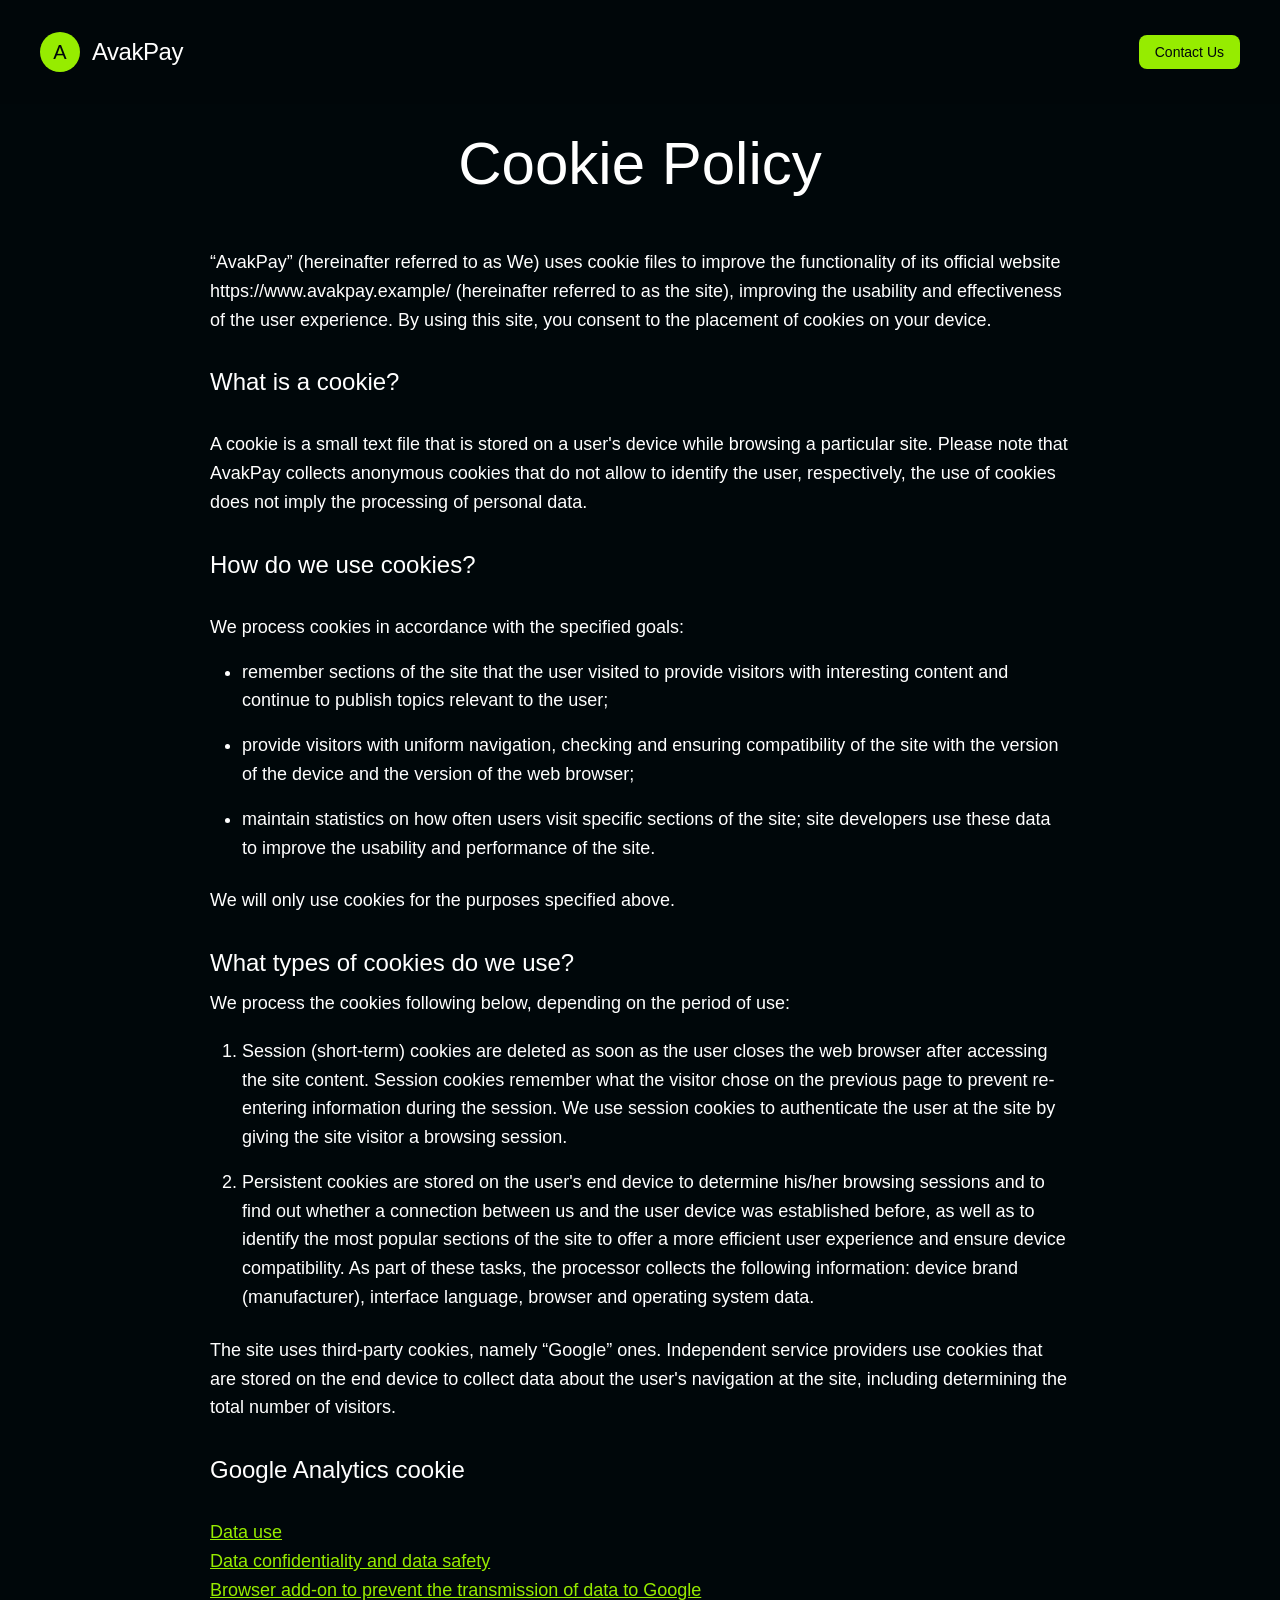
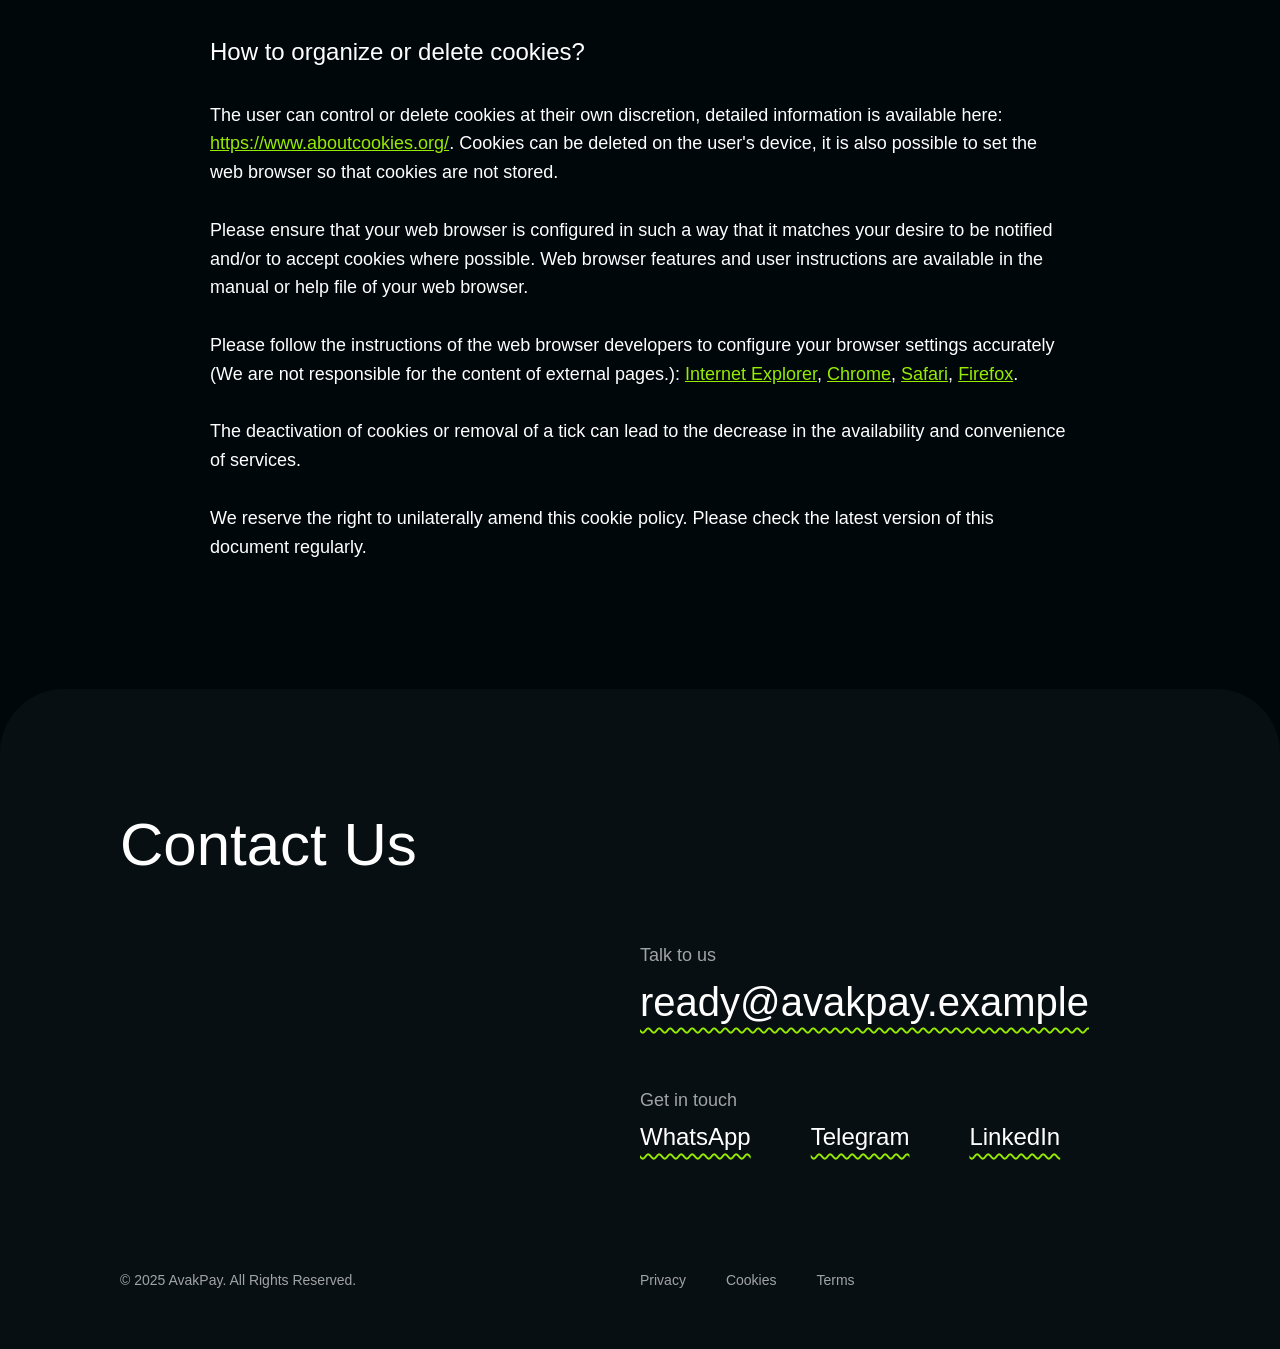
==== commit 015b82e0: "chore: preview build 2026-10-29 Co-Authored-By: Claude Opus 5.5 <noreply@anthropic.com>" ====
--- a/cookie-policy.html
+++ b/cookie-policy.html
@@ -1 +1 @@
-<!DOCTYPE html><!-- Last Published: Wed Nov 19 2025 07:54:40 GMT+0000 (Coordinated Universal Time) --><html data-wf-domain="getmach.webflow.io" data-wf-page="691c6dd263805ce0bf4dafd3" data-wf-site="68ca823867ef60d728e6e828" lang="en"><head><meta charset="utf-8"/><meta content="noindex" name="robots"/><link href="https://cdn.prod.website-files.com" rel="preconnect" crossorigin="anonymous"/><title>Cookie Policy · AvakPay</title><meta content="AvakPay cookie policy." name="description"/><meta content="Cookie Policy · AvakPay" property="og:title"/><meta content="AvakPay cookie policy." property="og:description"/><meta content="Cookie Policy · AvakPay" name="twitter:title"/><meta content="AvakPay cookie policy." name="twitter:description"/><meta property="og:type" content="website"/><meta content="summary_large_image" name="twitter:card"/><meta content="width=device-width, initial-scale=1" name="viewport"/><link href="css/getmach.shared.7ab2ff2d6.min.css" rel="stylesheet" type="text/css"/><link href="css/additions.css" rel="stylesheet" type="text/css"/><style>html.w-mod-js:not(.w-mod-ix3) :is(.home-header_imgs-wrap, .flexible_heading, .home-header_text, .home-header_img-wrap, .step.is-1, .step.is-2) {visibility: hidden !important;}</style><script type="text/javascript">!function(o,c){var n=c.documentElement,t=" w-mod-";n.className+=t+"js",("ontouchstart"in o||o.DocumentTouch&&c instanceof DocumentTouch)&&(n.className+=t+"touch")}(window,document);</script><link href="img/favicon.svg" rel="shortcut icon" type="image/x-icon"/><link href="img/favicon.svg" rel="apple-touch-icon"/><script src="js/finsweetcomponentsconfig-1.0.0.js" type="module" async="" siteId="68ca823867ef60d728e6e828" finsweet="components"></script></head><body data-w-id="68ca823967ef60d728e6e879"><div class="ap-mockup-banner">Mockup: legal text not reviewed</div><div class="header"><a aria-label="Back to home button" href="index.html" class="brand w-inline-block"><span class="ap-mark" aria-hidden="true">A</span><span class="ap-wordmark">AvakPay</span></a><div class="header_cta_wrap"><a href="#" class="button secondary is-hidden w-inline-block"><div>Contact Us</div></a><a href="#" class="button w-inline-block"><div>Contact Us</div></a></div></div><div id="smooth-wrapper" class="main_wrapper"><div id="smooth-content" class="sections_wrapper"><section class="hero is-get-started"><div class="hero_content_wrap"><div class="w-layout-vflex hero_title_wrap"><h1 class="hero_heading">Cookie Policy</h1></div></div><div class="policy_text w-richtext"><p>“AvakPay” (hereinafter referred to as We) uses cookie files to improve the functionality of its official website https://www.avakpay.example/ (hereinafter referred to as the site), improving the usability and effectiveness of the user experience. By using this site, you consent to the placement of cookies on your device.</p><p><br/><strong>What is a cookie?</strong></p><p>‍</p><p>A cookie is a small text file that is stored on a user&#x27;s device while browsing a particular site. Please note that AvakPay<em> </em>collects anonymous cookies that do not allow to identify the user, respectively, the use of cookies does not imply the processing of personal data.<br/><br/><strong>How do we use cookies?</strong><br/><br/>We<em> </em>process cookies in accordance with the specified goals:</p><ul role="list" class="policy_list"><li>remember sections of the site that the user visited to provide visitors with interesting content and continue to publish topics relevant to the user;</li><li>provide visitors with uniform navigation, checking and ensuring compatibility of the site with the version of the device and the version of the web browser;</li><li>maintain statistics on how often users visit specific sections of the site; site developers use these data to improve the usability and performance of the site.</li></ul><p>We<em> </em>will only use cookies for the purposes specified above.</p><p>‍<br/><strong>What types of cookies do we use?</strong></p><p><strong>‍</strong>We<em> </em>process the cookies following below, depending on the period of use:</p><ol role="list" class="policy_list"><li>Session (short-term) cookies are deleted as soon as the user closes the web browser after accessing the site content. Session cookies remember what the visitor chose on the previous page to prevent re-entering information during the session. We<em> </em>use session cookies to authenticate the user at the site by giving the site visitor a browsing session.</li><li>Persistent cookies are stored on the user&#x27;s end device to determine his/her browsing sessions and to find out whether a connection between us and the user device was established before, as well as to identify the most popular sections of the site to offer a more efficient user experience and ensure device compatibility. As part of these tasks, the processor collects the following information: device brand (manufacturer), interface language, browser and operating system data.</li></ol><p>The site uses third-party cookies, namely “Google” ones. Independent service providers use cookies that are stored on the end device to collect data about the user&#x27;s navigation at the site, including determining the total number of visitors.</p><p>‍</p><p><strong>Google Analytics cookie</strong></p><p>‍</p><p>‍<a href="https://www.google.com/intl/en/policies/privacy/partners/" class="policy_link">Data use</a></p><p><a href="https://www.google.com/intl/en/policies/privacy/partners/">‍</a><a href="https://support.google.com/analytics/answer/6004245" class="policy_link">Data confidentiality and data safety</a></p><p><a href="https://support.google.com/analytics/answer/6004245">‍</a><a href="https://tools.google.com/dlpage/gaoptout?hl=" class="policy_link">Browser add-on to prevent the transmission of data to Google</a></p><p>‍</p><p><strong>How to organize or delete cookies?</strong></p><p>‍</p><p>The user can control or delete cookies at their own discretion, detailed information is available here: <a href="https://www.aboutcookies.org/" class="policy_link">https://www.aboutcookies.org/</a>. Cookies can be deleted on the user&#x27;s device, it is also possible to set the web browser so that cookies are not stored.</p><p>‍</p><p>Please ensure that your web browser is configured in such a way that it matches your desire to be notified and/or to accept cookies where possible. Web browser features and user instructions are available in the manual or help file of your web browser.</p><p>‍</p><p>Please follow the instructions of the web browser developers to configure your browser settings accurately (We are not responsible for the content of external pages.): <a href="https://support.microsoft.com/en-us/help/17442/windows-internet-explorer-delete-manage-cookies" class="policy_link">Internet Explorer</a>, <a href="https://support.google.com/chrome/answer/95647?hl=en" class="policy_link">Chrome</a>, <a href="https://support.apple.com/kb/PH21411?viewlocale=en_US&amp;locale=en_US" class="policy_link">Safari</a>, <a href="https://support.mozilla.org/en-US/kb/enable-and-disable-cookies-website-preferences" class="policy_link">Firefox</a>.</p><p>‍</p><p>The deactivation of cookies or removal of a tick can lead to the decrease in the availability and convenience of services.</p><p>‍</p><p>We reserve the right to unilaterally amend this cookie policy. Please check the latest version of this document regularly.</p></div></section><section class="footer"><div id="contact-us" class="footer_block"><div class="footer_wrap"><div class="text_wrap is-3"><h1 class="footer_heading">Contact Us</h1></div><div class="w-layout-vflex footer_contacts_wrap"><div class="w-layout-vflex footer_contact_wrap"><p class="text_color_secondary">Talk to us</p><a href="mailto:ready@avakpay.example" class="footer_contact-link is-email w-inline-block"><div>ready@avakpay.example</div></a></div><div class="w-layout-vflex footer_contact_wrap"><p class="text_color_secondary">Get in touch</p><div class="w-layout-hflex footer_contact_links"><a href="#" class="footer_contact-link w-inline-block"><div>WhatsApp</div></a><a href="#" class="footer_contact-link w-inline-block"><div>Telegram</div></a><a href="#" class="footer_contact-link w-inline-block"><div>LinkedIn</div></a></div></div></div></div><div class="footer_copy"><div class="copy_text text_color_secondary">© 2025 AvakPay. All Rights Reserved.</div><div class="footer_legal_inks"><a href="privacy-policy.html" target="_blank" class="copy_link w-inline-block"><div>Privacy</div></a><a href="cookie-policy.html" target="_blank" aria-current="page" class="copy_link w-inline-block w--current"><div>Cookies</div></a><a href="terms-and-conditions.html" target="_blank" class="copy_link w-inline-block"><div>Terms</div></a></div></div></div></section></div></div><script src="js/jquery-3.5.1.min.dc5e7f18c8.js" type="text/javascript" integrity="sha256-9/aliU8dGd2tb6OSsuzixeV4y/faTqgFtohetphbbj0=" crossorigin="anonymous"></script><script src="js/getmach.schunk.778b1a6248836936.js" type="text/javascript"></script><script src="js/getmach.schunk.e271df2ac53e6129.js" type="text/javascript"></script><script src="js/getmach.schunk.d186e0e23aa92158.js" type="text/javascript"></script><script src="js/getmach.5f59aaf0.591a9d67e9edd128.js" type="text/javascript"></script><script src="js/gsap.min.js" type="text/javascript"></script><script src="js/ScrollTrigger.min.js" type="text/javascript"></script><script src="js/ScrollSmoother.min.js" type="text/javascript"></script><script src="js/SplitText.min.js" type="text/javascript"></script><script type="text/javascript">gsap.registerPlugin(ScrollTrigger,ScrollSmoother,SplitText);</script></body></html>+<!DOCTYPE html><!-- Last Published: Wed Nov 19 2025 07:54:40 GMT+0000 (Coordinated Universal Time) --><html data-wf-domain="getmach.webflow.io" data-wf-page="691c6dd263805ce0bf4dafd3" data-wf-site="68ca823867ef60d728e6e828" lang="en"><head><meta charset="utf-8"/><meta content="noindex" name="robots"/><link href="https://cdn.prod.website-files.com" rel="preconnect" crossorigin="anonymous"/><title>Cookie Policy · AvakPay</title><meta content="AvakPay cookie policy." name="description"/><meta content="Cookie Policy · AvakPay" property="og:title"/><meta content="AvakPay cookie policy." property="og:description"/><meta content="Cookie Policy · AvakPay" name="twitter:title"/><meta content="AvakPay cookie policy." name="twitter:description"/><meta property="og:type" content="website"/><meta content="summary_large_image" name="twitter:card"/><meta content="width=device-width, initial-scale=1" name="viewport"/><link href="css/getmach.shared.7ab2ff2d6.min.css" rel="stylesheet" type="text/css"/><link href="css/additions.css" rel="stylesheet" type="text/css"/><style>html.w-mod-js:not(.w-mod-ix3) :is(.home-header_imgs-wrap, .flexible_heading, .home-header_text, .home-header_img-wrap, .step.is-1, .step.is-2) {visibility: hidden !important;}</style><script type="text/javascript">!function(o,c){var n=c.documentElement,t=" w-mod-";n.className+=t+"js",("ontouchstart"in o||o.DocumentTouch&&c instanceof DocumentTouch)&&(n.className+=t+"touch")}(window,document);</script><link href="img/favicon.svg" rel="shortcut icon" type="image/x-icon"/><link href="img/favicon.svg" rel="apple-touch-icon"/><script src="js/finsweetcomponentsconfig-1.0.0.js" type="module" async="" siteId="68ca823867ef60d728e6e828" finsweet="components"></script></head><body data-w-id="68ca823967ef60d728e6e879"><div class="header"><a aria-label="Back to home button" href="index.html" class="brand w-inline-block"><span class="ap-mark" aria-hidden="true">A</span><span class="ap-wordmark">AvakPay</span></a><div class="header_cta_wrap"><a href="#" class="button secondary is-hidden w-inline-block"><div>Contact Us</div></a><a href="#" class="button w-inline-block"><div>Contact Us</div></a></div></div><div id="smooth-wrapper" class="main_wrapper"><div id="smooth-content" class="sections_wrapper"><section class="hero is-get-started"><div class="hero_content_wrap"><div class="w-layout-vflex hero_title_wrap"><h1 class="hero_heading">Cookie Policy</h1></div></div><div class="policy_text w-richtext"><p>“AvakPay” (hereinafter referred to as We) uses cookie files to improve the functionality of its official website https://www.avakpay.example/ (hereinafter referred to as the site), improving the usability and effectiveness of the user experience. By using this site, you consent to the placement of cookies on your device.</p><p><br/><strong>What is a cookie?</strong></p><p>‍</p><p>A cookie is a small text file that is stored on a user&#x27;s device while browsing a particular site. Please note that AvakPay<em> </em>collects anonymous cookies that do not allow to identify the user, respectively, the use of cookies does not imply the processing of personal data.<br/><br/><strong>How do we use cookies?</strong><br/><br/>We<em> </em>process cookies in accordance with the specified goals:</p><ul role="list" class="policy_list"><li>remember sections of the site that the user visited to provide visitors with interesting content and continue to publish topics relevant to the user;</li><li>provide visitors with uniform navigation, checking and ensuring compatibility of the site with the version of the device and the version of the web browser;</li><li>maintain statistics on how often users visit specific sections of the site; site developers use these data to improve the usability and performance of the site.</li></ul><p>We<em> </em>will only use cookies for the purposes specified above.</p><p>‍<br/><strong>What types of cookies do we use?</strong></p><p><strong>‍</strong>We<em> </em>process the cookies following below, depending on the period of use:</p><ol role="list" class="policy_list"><li>Session (short-term) cookies are deleted as soon as the user closes the web browser after accessing the site content. Session cookies remember what the visitor chose on the previous page to prevent re-entering information during the session. We<em> </em>use session cookies to authenticate the user at the site by giving the site visitor a browsing session.</li><li>Persistent cookies are stored on the user&#x27;s end device to determine his/her browsing sessions and to find out whether a connection between us and the user device was established before, as well as to identify the most popular sections of the site to offer a more efficient user experience and ensure device compatibility. As part of these tasks, the processor collects the following information: device brand (manufacturer), interface language, browser and operating system data.</li></ol><p>The site uses third-party cookies, namely “Google” ones. Independent service providers use cookies that are stored on the end device to collect data about the user&#x27;s navigation at the site, including determining the total number of visitors.</p><p>‍</p><p><strong>Google Analytics cookie</strong></p><p>‍</p><p>‍<a href="https://www.google.com/intl/en/policies/privacy/partners/" class="policy_link">Data use</a></p><p><a href="https://www.google.com/intl/en/policies/privacy/partners/">‍</a><a href="https://support.google.com/analytics/answer/6004245" class="policy_link">Data confidentiality and data safety</a></p><p><a href="https://support.google.com/analytics/answer/6004245">‍</a><a href="https://tools.google.com/dlpage/gaoptout?hl=" class="policy_link">Browser add-on to prevent the transmission of data to Google</a></p><p>‍</p><p><strong>How to organize or delete cookies?</strong></p><p>‍</p><p>The user can control or delete cookies at their own discretion, detailed information is available here: <a href="https://www.aboutcookies.org/" class="policy_link">https://www.aboutcookies.org/</a>. Cookies can be deleted on the user&#x27;s device, it is also possible to set the web browser so that cookies are not stored.</p><p>‍</p><p>Please ensure that your web browser is configured in such a way that it matches your desire to be notified and/or to accept cookies where possible. Web browser features and user instructions are available in the manual or help file of your web browser.</p><p>‍</p><p>Please follow the instructions of the web browser developers to configure your browser settings accurately (We are not responsible for the content of external pages.): <a href="https://support.microsoft.com/en-us/help/17442/windows-internet-explorer-delete-manage-cookies" class="policy_link">Internet Explorer</a>, <a href="https://support.google.com/chrome/answer/95647?hl=en" class="policy_link">Chrome</a>, <a href="https://support.apple.com/kb/PH21411?viewlocale=en_US&amp;locale=en_US" class="policy_link">Safari</a>, <a href="https://support.mozilla.org/en-US/kb/enable-and-disable-cookies-website-preferences" class="policy_link">Firefox</a>.</p><p>‍</p><p>The deactivation of cookies or removal of a tick can lead to the decrease in the availability and convenience of services.</p><p>‍</p><p>We reserve the right to unilaterally amend this cookie policy. Please check the latest version of this document regularly.</p></div></section><section class="footer"><div id="contact-us" class="footer_block"><div class="footer_wrap"><div class="text_wrap is-3"><h1 class="footer_heading">Contact Us</h1></div><div class="w-layout-vflex footer_contacts_wrap"><div class="w-layout-vflex footer_contact_wrap"><p class="text_color_secondary">Talk to us</p><a href="mailto:ready@avakpay.example" class="footer_contact-link is-email w-inline-block"><div>ready@avakpay.example</div></a></div><div class="w-layout-vflex footer_contact_wrap"><p class="text_color_secondary">Get in touch</p><div class="w-layout-hflex footer_contact_links"><a href="#" class="footer_contact-link w-inline-block"><div>WhatsApp</div></a><a href="#" class="footer_contact-link w-inline-block"><div>Telegram</div></a><a href="#" class="footer_contact-link w-inline-block"><div>LinkedIn</div></a></div></div></div></div><div class="footer_copy"><div class="copy_text text_color_secondary">© 2025 AvakPay. All Rights Reserved.</div><div class="footer_legal_inks"><a href="privacy-policy.html" target="_blank" class="copy_link w-inline-block"><div>Privacy</div></a><a href="cookie-policy.html" target="_blank" aria-current="page" class="copy_link w-inline-block w--current"><div>Cookies</div></a><a href="terms-and-conditions.html" target="_blank" class="copy_link w-inline-block"><div>Terms</div></a></div></div></div></section></div></div><script src="js/jquery-3.5.1.min.dc5e7f18c8.js" type="text/javascript" integrity="sha256-9/aliU8dGd2tb6OSsuzixeV4y/faTqgFtohetphbbj0=" crossorigin="anonymous"></script><script src="js/getmach.schunk.778b1a6248836936.js" type="text/javascript"></script><script src="js/getmach.schunk.e271df2ac53e6129.js" type="text/javascript"></script><script src="js/getmach.schunk.d186e0e23aa92158.js" type="text/javascript"></script><script src="js/getmach.5f59aaf0.591a9d67e9edd128.js" type="text/javascript"></script><script src="js/gsap.min.js" type="text/javascript"></script><script src="js/ScrollTrigger.min.js" type="text/javascript"></script><script src="js/ScrollSmoother.min.js" type="text/javascript"></script><script src="js/SplitText.min.js" type="text/javascript"></script><script type="text/javascript">gsap.registerPlugin(ScrollTrigger,ScrollSmoother,SplitText);</script></body></html>
--- a/css/additions.css
+++ b/css/additions.css
@@ -34,21 +34,6 @@
 /* override: the .brand link held only SVGs before; with text inside, the browser link underline shows */
 .brand { text-decoration: none; }
 
-/* Mockup marker on legal pages (mockup only, not ported) */
-.ap-mockup-banner {
-  position: fixed;
-  left: 16px;
-  bottom: 16px;
-  z-index: 9999;
-  padding: 8px 14px;
-  border-radius: 999px;
-  background: var(--brand-green, #96ec00);
-  color: var(--black, #00070a);
-  font-family: Geist, Arial, sans-serif;
-  font-size: 13px;
-  font-weight: 500;
-}
-
 /* override: big GetMach sign in the fact section, hidden until the AvakPay mark exists */
 .sign_page { display: none; }
 
